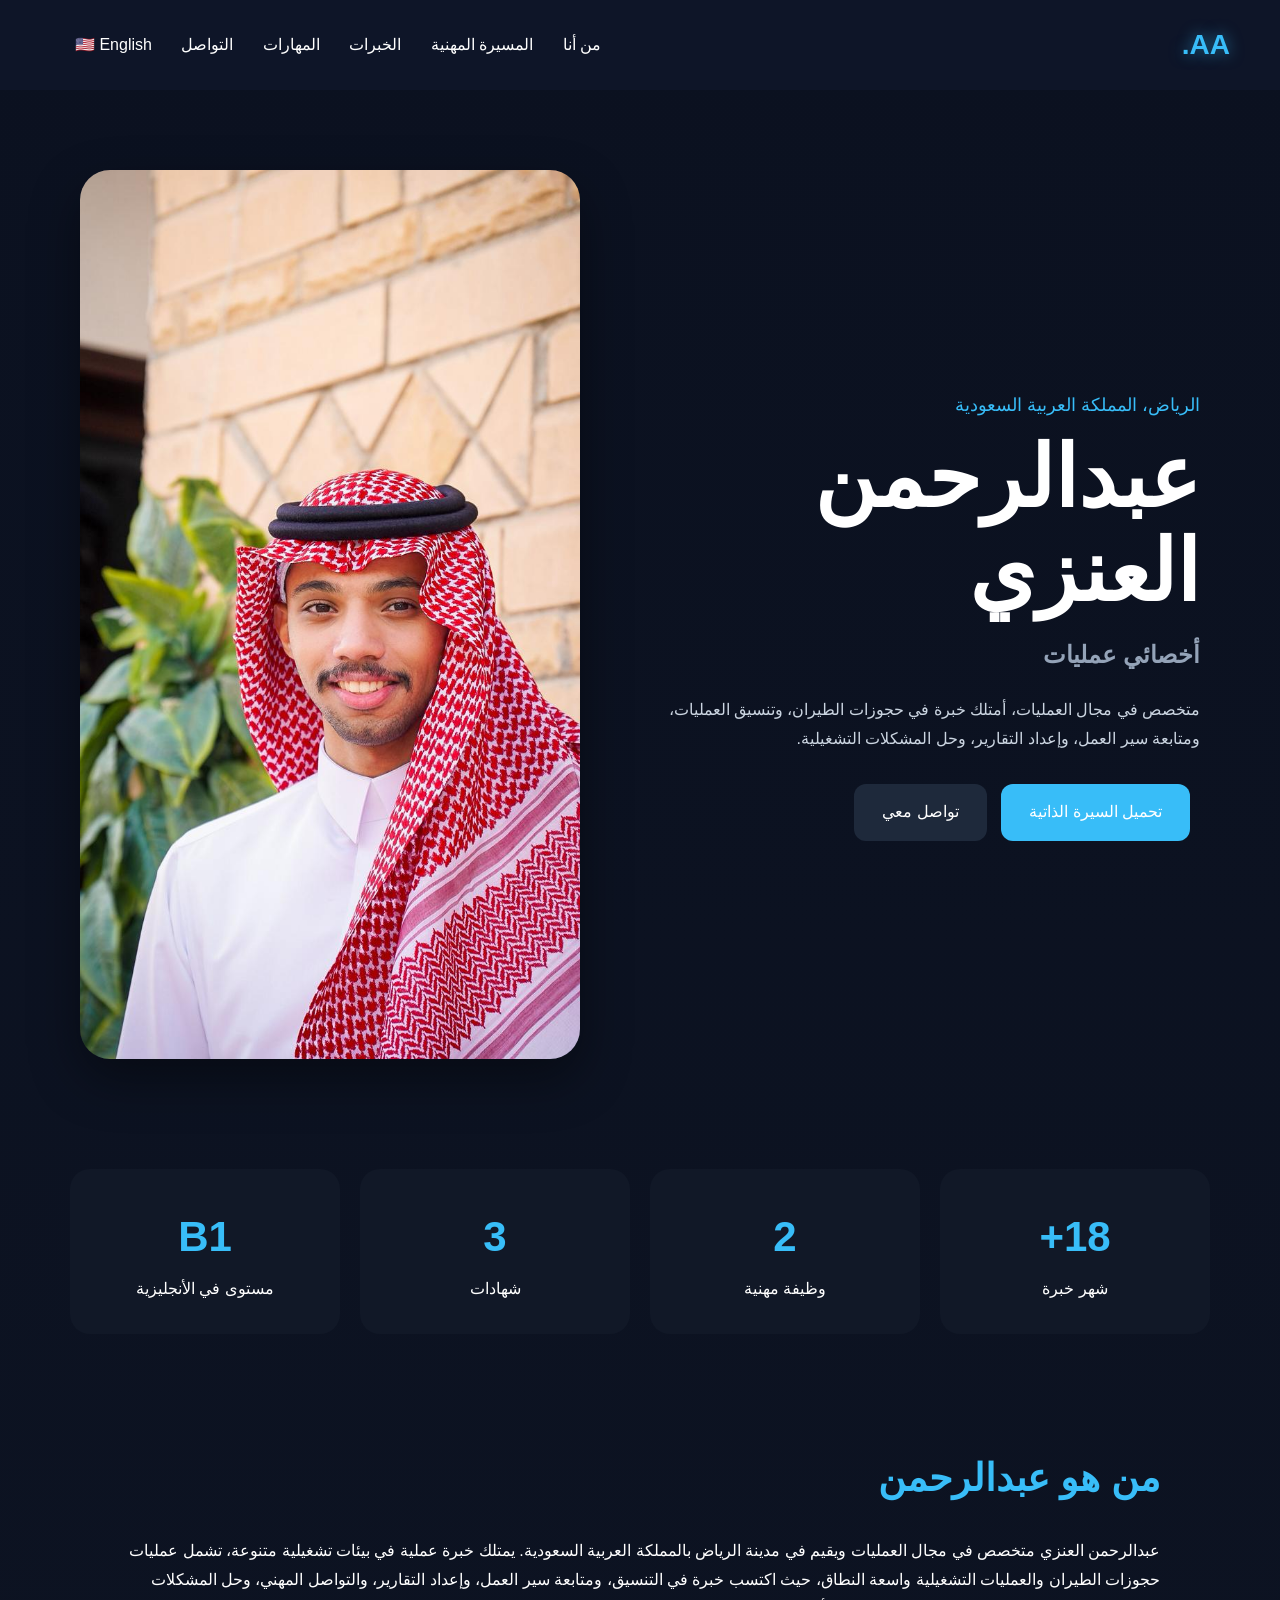
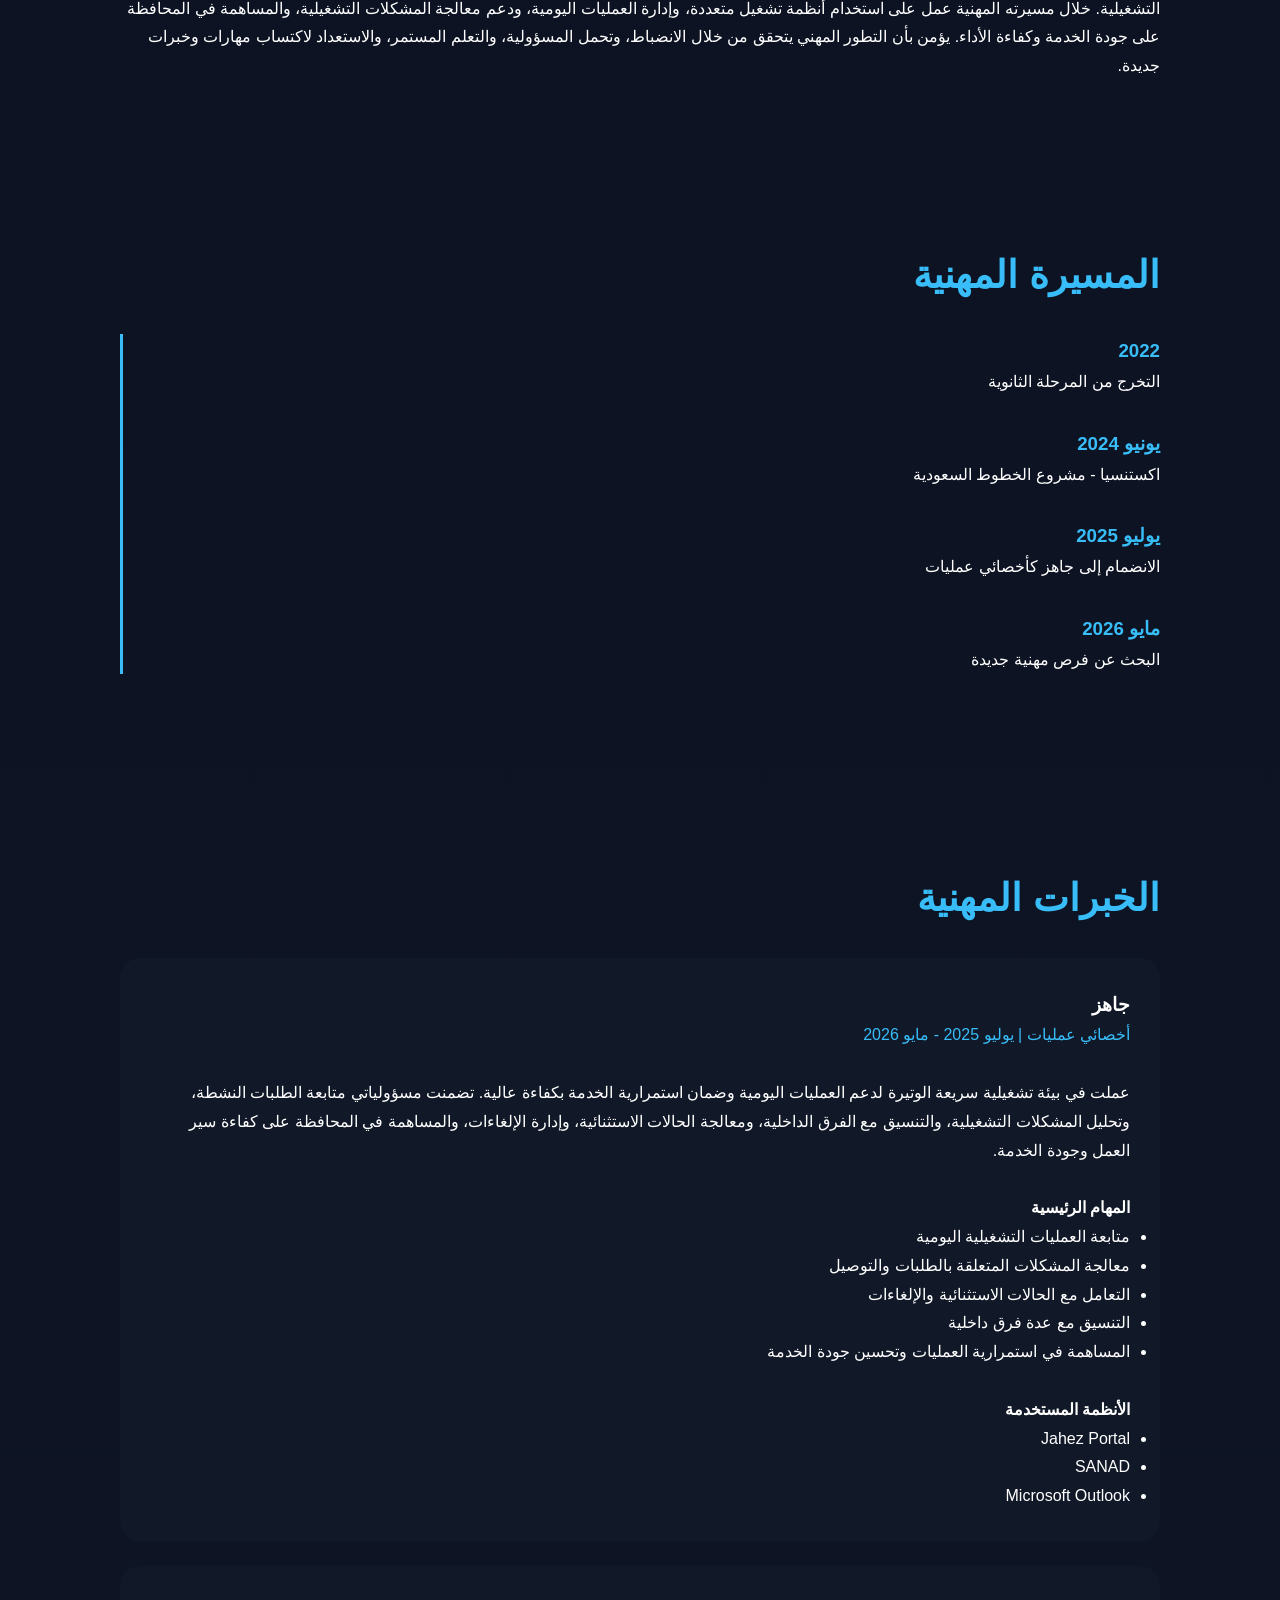
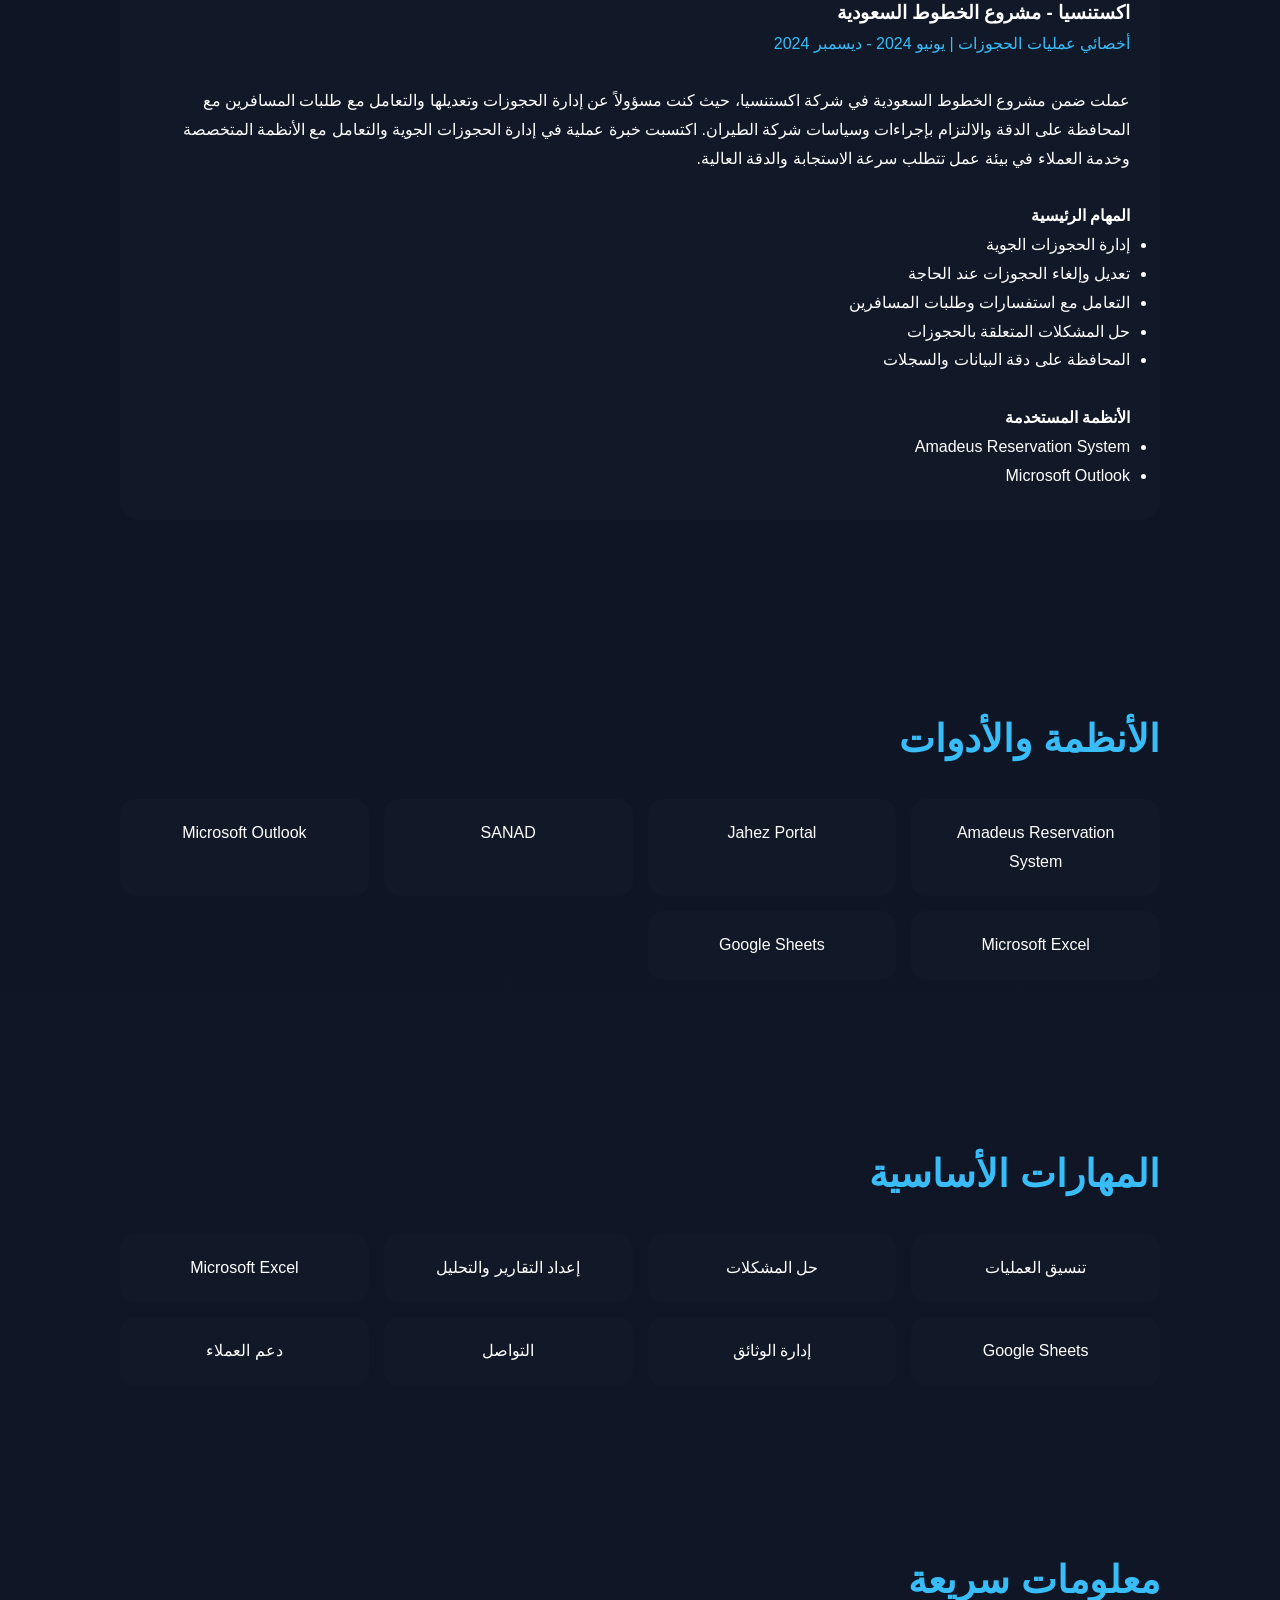
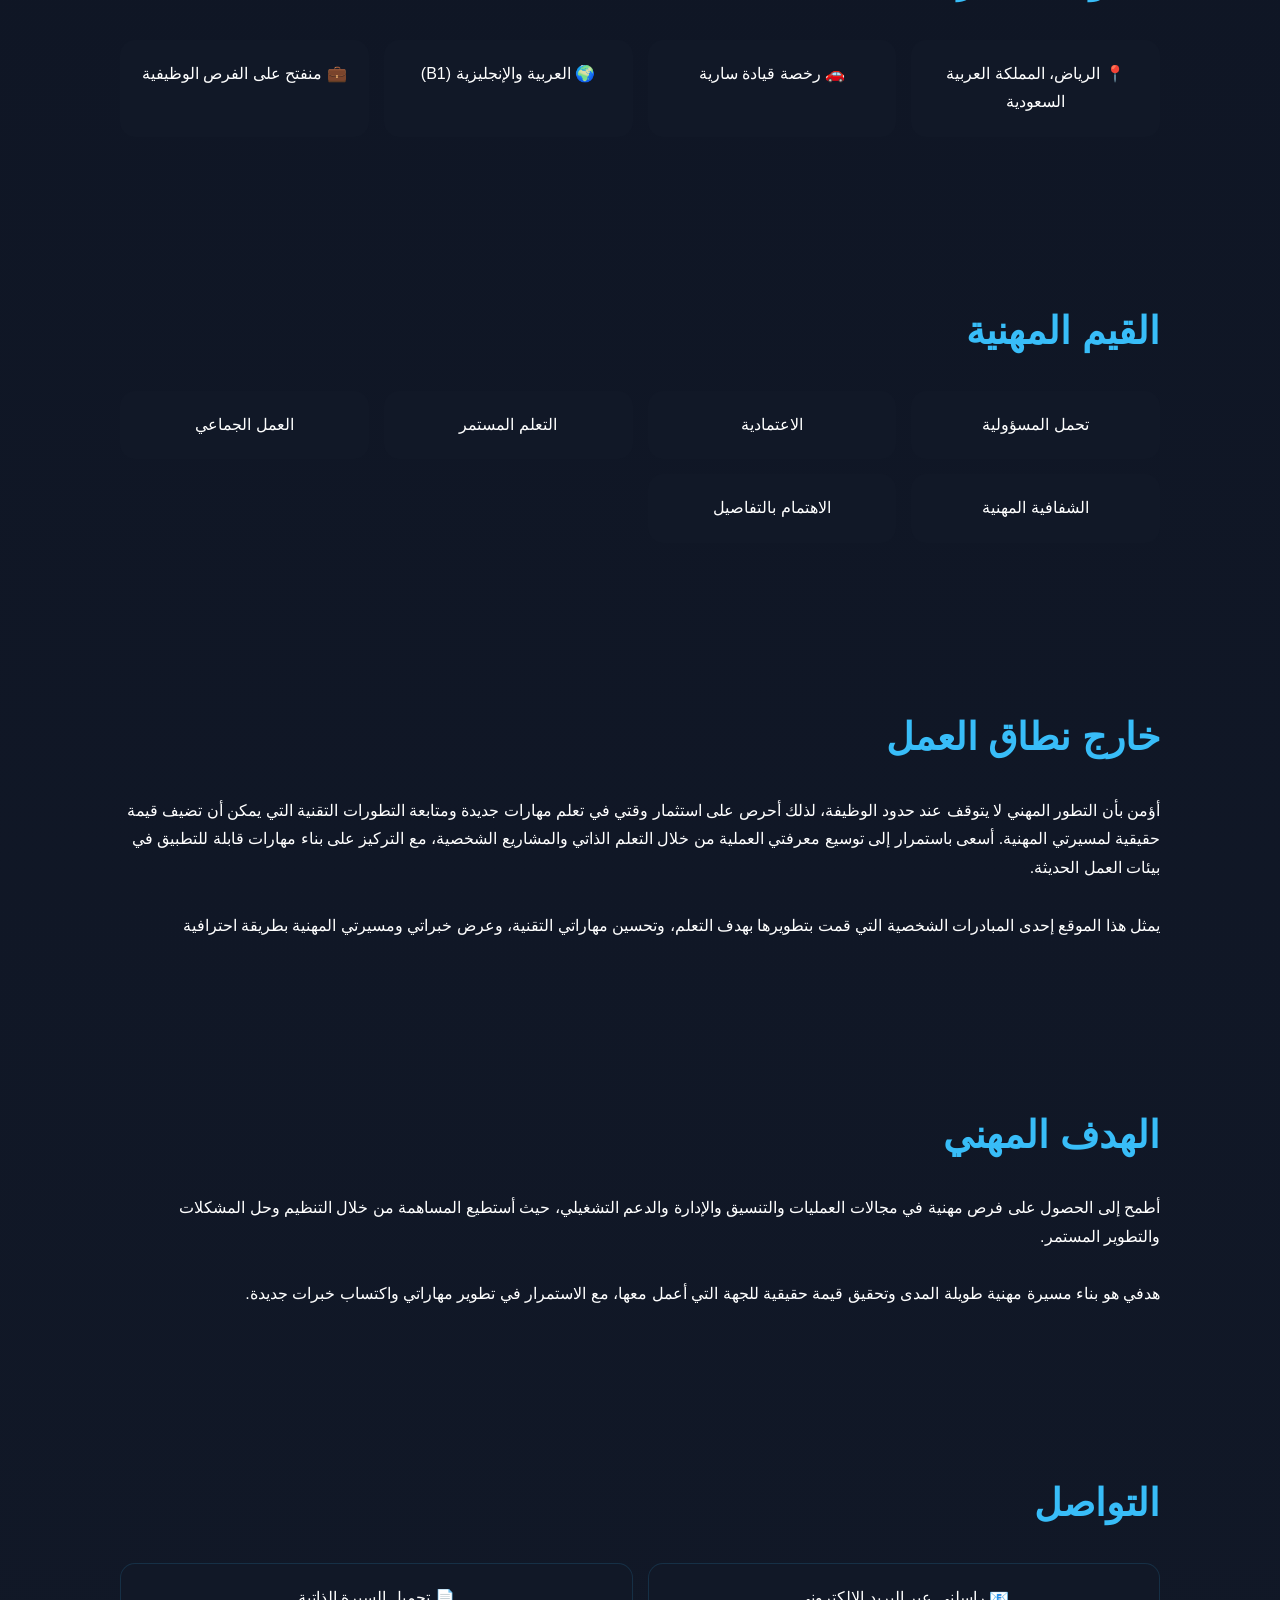
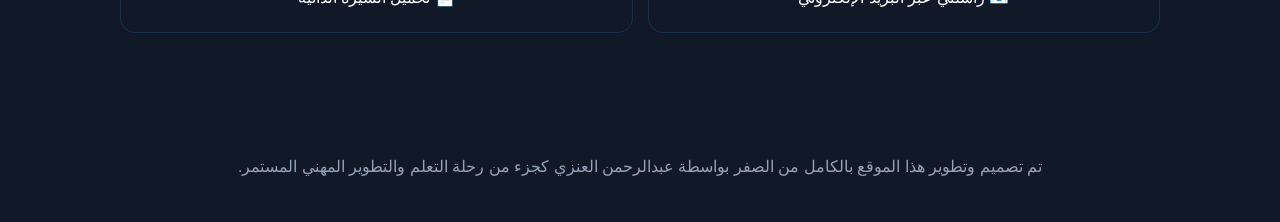
==== arabic.html @ 2370c760 "First portfolio upload" ====
<!DOCTYPE html>
<html lang="ar" dir="rtl">

<head>

    <meta charset="UTF-8">

    <meta name="viewport" content="width=device-width, initial-scale=1.0">

    <title>عبدالرحمن العنزي</title>

    <link rel="stylesheet" href="AA_style_v4.css">

</head>

<body>

    <nav class="navbar">

        <div class="logo">
            AA.
        </div>

        <div class="nav-links">

    <a href="#about">من أنا</a>

    <a href="#journey">المسيرة المهنية</a>

    <a href="#experience">الخبرات</a>

    <a href="#skills">المهارات</a>

    <a href="#contact">التواصل</a>

    <a href="AA_index_v4.html">🇺🇸 English</a>

</div>

    </nav>

    <section class="hero">

        <div class="hero-left">

            <p class="location">
                الرياض، المملكة العربية السعودية
            </p>

            <h1>
                عبدالرحمن العنزي
            </h1>

            <h2>
                أخصائي عمليات
            </h2>

            <p class="hero-description">

                متخصص في مجال العمليات، أمتلك خبرة في حجوزات الطيران، وتنسيق العمليات، ومتابعة سير العمل، وإعداد التقارير، وحل المشكلات التشغيلية.


            </p>

            <div class="hero-buttons">

                <a href="Abdulrahman_CV.pdf" class="btn">
                    تحميل السيرة الذاتية
                </a>

                <a href="mailto:Abdulrahmandf1155@gmail.com" class="btn btn-secondary">
                    تواصل معي
                </a>

            </div>

        </div>

        <div class="hero-right">

            <img src="myphoto.jpeg" alt="Abdulrahman">

        </div>

    </section>

    <section class="highlights">

        <div class="stat-card">
            <h3>18+</h3>
            <p>شهر خبرة</p>
        </div>

        <div class="stat-card">
            <h3>2</h3>
            <p>وظيفة مهنية</p>
        </div>

        <div class="stat-card">
            <h3>3</h3>
            <p>شهادات</p>
        </div>

        <div class="stat-card">
            <h3>B1</h3>
            <p>مستوى في الأنجليزية</p>
        </div>

    </section>

    <section id="about" class="content-section">

        <h2>من هو عبدالرحمن</h2>

        <p>

            <p>

عبدالرحمن العنزي متخصص في مجال العمليات ويقيم في مدينة الرياض بالمملكة العربية السعودية.

يمتلك خبرة عملية في بيئات تشغيلية متنوعة، تشمل عمليات حجوزات الطيران والعمليات التشغيلية واسعة النطاق، حيث اكتسب خبرة في التنسيق، ومتابعة سير العمل، وإعداد التقارير، والتواصل المهني، وحل المشكلات التشغيلية.

خلال مسيرته المهنية عمل على استخدام أنظمة تشغيل متعددة، وإدارة العمليات اليومية، ودعم معالجة المشكلات التشغيلية، والمساهمة في المحافظة على جودة الخدمة وكفاءة الأداء.

يؤمن بأن التطور المهني يتحقق من خلال الانضباط، وتحمل المسؤولية، والتعلم المستمر، والاستعداد لاكتساب مهارات وخبرات جديدة.
</p>


        </p>

    </section>

    <section id="journey" class="content-section">

        <h2>المسيرة المهنية</h2>

        <div class="timeline">

            <div class="timeline-item">
                <h3>2022</h3>
                <p>التخرج من المرحلة الثانوية</p>
            </div>

            <div class="timeline-item">
                <h3>يونيو 2024</h3>
                <p>اكستنسيا - مشروع الخطوط السعودية</p>
            </div>

            <div class="timeline-item">
                <h3>يوليو 2025</h3>
                <p>الانضمام إلى جاهز كأخصائي عمليات</p>
            </div>

            <div class="timeline-item">
                <h3>مايو 2026</h3>
                <p>البحث عن فرص مهنية جديدة</p>
            </div>

        </div>

    </section>

    <section id="experience" class="content-section">

        <h2>الخبرات المهنية</h2>

        <div class="experience-card">

            

    <h3>جاهز</h3>

    <span>
        أخصائي عمليات | يوليو 2025 - مايو 2026
    </span>

    <br><br>

    <p>

        عملت في بيئة تشغيلية سريعة الوتيرة لدعم العمليات اليومية وضمان استمرارية الخدمة بكفاءة عالية.

تضمنت مسؤولياتي متابعة الطلبات النشطة، وتحليل المشكلات التشغيلية، والتنسيق مع الفرق الداخلية، ومعالجة الحالات الاستثنائية، وإدارة الإلغاءات، والمساهمة في المحافظة على كفاءة سير العمل وجودة الخدمة.

    </p>

    <br>

    <h4>المهام الرئيسية</h4>

    <ul>

        <li>متابعة العمليات التشغيلية اليومية</li>

        <li>معالجة المشكلات المتعلقة بالطلبات والتوصيل</li>

        <li>التعامل مع الحالات الاستثنائية والإلغاءات</li>

        <li>التنسيق مع عدة فرق داخلية</li>

        <li>المساهمة في استمرارية العمليات وتحسين جودة الخدمة</li>

    </ul>

    <br>

    <h4>الأنظمة المستخدمة</h4>

    <ul>

        <li>Jahez Portal</li>

        <li>SANAD</li>

        <li>Microsoft Outlook</li>

    </ul>

</div>

        </div>

        <div class="experience-card">

            

    <h3>اكستنسيا - مشروع الخطوط السعودية</h3>

    <span>
        أخصائي عمليات الحجوزات | يونيو 2024 - ديسمبر 2024
    </span>

    <br><br>

    <p>

        عملت ضمن مشروع الخطوط السعودية في شركة اكستنسيا، حيث كنت مسؤولاً عن إدارة الحجوزات وتعديلها والتعامل مع طلبات المسافرين مع المحافظة على الدقة والالتزام بإجراءات وسياسات شركة الطيران.

اكتسبت خبرة عملية في إدارة الحجوزات الجوية والتعامل مع الأنظمة المتخصصة وخدمة العملاء في بيئة عمل تتطلب سرعة الاستجابة والدقة العالية.

    </p>

    <br>

    <h4>المهام الرئيسية</h4>

    <ul>

        <li>إدارة الحجوزات الجوية</li>

        <li>تعديل وإلغاء الحجوزات عند الحاجة</li>

        <li>التعامل مع استفسارات وطلبات المسافرين</li>

        <li>حل المشكلات المتعلقة بالحجوزات</li>

        <li>المحافظة على دقة البيانات والسجلات</li>

    </ul>

    <br>

    <h4>الأنظمة المستخدمة</h4>

    <ul>

        <li>Amadeus Reservation System</li>

        <li>Microsoft Outlook</li>

    </ul>

</div>

        </div>

    </section>
<section class="content-section">

    <h2>الأنظمة والأدوات</h2>

    <div class="skills-grid">

        <div>Amadeus Reservation System</div>

        <div>Jahez Portal</div>

        <div>SANAD</div>

        <div>Microsoft Outlook</div>

        <div>Microsoft Excel</div>

        <div>Google Sheets</div>

    </div>

</section>
    <section id="skills" class="content-section">

        <h2>المهارات الأساسية</h2>

        <div class="skills-grid">

            <div>تنسيق العمليات</div>

            <div>حل المشكلات</div>

            <div>إعداد التقارير والتحليل</div>

            <div>Microsoft Excel</div>

            <div>Google Sheets</div>

            <div>إدارة الوثائق</div>

            <div>التواصل</div>

            <div>دعم العملاء</div>

        </div>

    </section>

    <section class="content-section">

    <h2>معلومات سريعة</h2>

    <div class="skills-grid">

        <div>
            📍 الرياض، المملكة العربية السعودية
        </div>

        <div>
            🚗 رخصة قيادة سارية
        </div>

        <div>
            🌍 العربية والإنجليزية (B1)
        </div>

        <div>
            💼 منفتح على الفرص الوظيفية
        </div>

    </div>

</section>

<section class="content-section">

    <h2>القيم المهنية</h2>

    <div class="skills-grid">

        <div>
            تحمل المسؤولية
        </div>

        <div>
            الاعتمادية
        </div>

        <div>
            التعلم المستمر
        </div>

        <div>
            العمل الجماعي
        </div>

        <div>
            الشفافية المهنية
        </div>

        <div>
           الاهتمام بالتفاصيل
        </div>

    </div>

</section>

<section class="content-section">

    <h2>خارج نطاق العمل</h2>

    <p>
أؤمن بأن التطور المهني لا يتوقف عند حدود الوظيفة، لذلك أحرص على استثمار وقتي في تعلم مهارات جديدة ومتابعة التطورات التقنية التي يمكن أن تضيف قيمة حقيقية لمسيرتي المهنية.

أسعى باستمرار إلى توسيع معرفتي العملية من خلال التعلم الذاتي والمشاريع الشخصية، مع التركيز على بناء مهارات قابلة للتطبيق في بيئات العمل الحديثة.

  <p>

  <br>

  </p>
يمثل هذا الموقع إحدى المبادرات الشخصية التي قمت بتطويرها بهدف التعلم، وتحسين مهاراتي التقنية، وعرض خبراتي ومسيرتي المهنية بطريقة احترافية

    </p>
<section class="content-section">
</section>
    <h2>الهدف المهني</h2>

    <p>
أطمح إلى الحصول على فرص مهنية في مجالات العمليات والتنسيق والإدارة والدعم التشغيلي، حيث أستطيع المساهمة من خلال التنظيم وحل المشكلات والتطوير المستمر.
    </p>

    <br>

    <p>

هدفي هو بناء مسيرة مهنية طويلة المدى وتحقيق قيمة حقيقية للجهة التي أعمل معها، مع الاستمرار في تطوير مهاراتي واكتساب خبرات جديدة.
    </p>

</section>
</section><section id="contact" class="content-section">

    <h2>التواصل</h2>

    <div class="skills-grid">

        <a href="mailto:Abdulrahmandf1155@gmail.com" class="contact-btn">
            📧 راسلني عبر البريد الإلكتروني
        </a>

        <a href="Abdulrahman_CV.pdf" download class="contact-btn">
            📄 تحميل السيرة الذاتية
        </a>

    </div>

</section>

</section>

    <footer>

        تم تصميم وتطوير هذا الموقع بالكامل من الصفر بواسطة عبدالرحمن العنزي كجزء من رحلة التعلم والتطوير المهني المستمر.

    </footer>

</body>

</html>
---- AA_style_v4.css ----
*{
    margin:0;
    padding:0;
    box-sizing:border-box;
}

html{
    scroll-behavior:smooth;
}

body{
    font-family:Segoe UI,sans-serif;
    background:#0b1120;
    color:white;
    line-height:1.8;
}

.navbar{
    position:sticky;
    top:0;
    z-index:1000;

    display:flex;
    justify-content:space-between;
    align-items:center;

    padding:20px 50px;

    background:rgba(15,23,42,0.9);

    backdrop-filter:blur(15px);
}

.logo{
    font-size:28px;
    font-weight:bold;
    color:#38bdf8;
}

.nav-links a{
    color:white;
    text-decoration:none;
    margin-left:25px;
    transition:.3s;
}

.nav-links a:hover{
    color:#38bdf8;
}

.hero{
    min-height:90vh;

    display:grid;
    grid-template-columns:1.2fr 1fr;

    align-items:center;

    gap:60px;

    padding:80px;
}

.location{
    color:#38bdf8;
    font-size:18px;
    margin-bottom:10px;
}

.hero h1{
    font-size:85px;
    line-height:1.1;
}

.hero h2{
    color:#94a3b8;
    margin-top:15px;
    margin-bottom:20px;
}

.hero-description{
    max-width:650px;
    color:#cbd5e1;
}

.hero-right{
    display:flex;
    justify-content:center;
}

.hero-right img{
    width:500px;

    border-radius:30px;

    transition:.4s;

    box-shadow:
    0 20px 50px rgba(0,0,0,.4);
}

.hero-right img:hover{
    transform:translateY(-10px);
}

.hero-buttons{
    margin-top:30px;
}

.btn{
    display:inline-block;

    padding:14px 28px;

    border-radius:12px;

    text-decoration:none;

    background:#38bdf8;

    color:white;

    margin-right:10px;

    transition:.3s;
}

.btn:hover{
    transform:translateY(-4px);
}

.btn-secondary{
    background:#1e293b;
}

.highlights{
    display:grid;

    grid-template-columns:repeat(4,1fr);

    gap:20px;

    max-width:1200px;

    margin:auto;

    padding:30px;
}

.stat-card{
    background:#111827;

    padding:30px;

    border-radius:20px;

    text-align:center;

    transition:.3s;
}

.stat-card:hover{
    transform:translateY(-8px);
}

.stat-card h3{
    color:#38bdf8;
    font-size:42px;
}

.content-section{
    max-width:1100px;

    margin:auto;

    padding:80px 30px;
}

.content-section h2{
    color:#38bdf8;

    margin-bottom:25px;

    font-size:38px;
}

.timeline{
    border-left:3px solid #38bdf8;

    padding-left:25px;
}

.timeline-item{
    margin-bottom:30px;
}

.timeline-item h3{
    color:#38bdf8;
}

.experience-card{
    background:#111827;

    padding:30px;

    border-radius:20px;

    margin-bottom:25px;

    transition:.3s;
}

.experience-card:hover{
    transform:translateY(-8px);
}

.experience-card span{
    color:#38bdf8;
}

.skills-grid{
    display:grid;

    grid-template-columns:repeat(auto-fit,minmax(220px,1fr));

    gap:15px;
}

.skills-grid div{
    background:#111827;

    padding:20px;

    border-radius:15px;

    text-align:center;

    transition:.3s;
}

.skills-grid div:hover{
    transform:translateY(-5px);
}

footer{
    text-align:center;

    padding:40px;

    color:#94a3b8;
}

@media(max-width:900px){

.hero{
    grid-template-columns:1fr;

    text-align:center;
}

.hero h1{
    font-size:50px;
}

.hero-right img{
    width:280px;
}

.highlights{
    grid-template-columns:1fr 1fr;
}

}
.tagline{

    margin-top:15px;

    color:#38bdf8;

    font-size:20px;

    font-weight:600;

}
.fade-up{

    opacity:0;

    transform:translateY(40px);

    animation:fadeUp 1s ease forwards;

}

@keyframes fadeUp{

    from{

        opacity:0;
        transform:translateY(40px);

    }

    to{

        opacity:1;
        transform:translateY(0);

    }

}

.hero{
    animation:fadeUp 1s ease;
}

.content-section{
    animation:fadeUp 1s ease;
}

.experience-card{
    animation:fadeUp 1s ease;
}

.stat-card{
    animation:fadeUp 1s ease;
}
body{background:
linear-gradient(
180deg,
#0b1120,
#111827
);
.logo{

    text-shadow:
    0 0 15px rgba(56,189,248,.6);

}
.email-link{

    color:#38bdf8;

    text-decoration:none;

    font-size:22px;

    font-weight:600;

    transition:.3s;

}

.email-link:hover{

    color:white;

    text-shadow:
    0 0 15px rgba(56,189,248,.8);

}
.contact-btn{

    background:#111827;

    padding:20px;

    border-radius:15px;

    text-decoration:none;

    color:white;

    text-align:center;

    border:1px solid rgba(56,189,248,.15);

    transition:.3s;

    display:block;

}

.contact-btn:hover{

    transform:translateY(-5px);

    border-color:#38bdf8;

    color:#38bdf8;

}
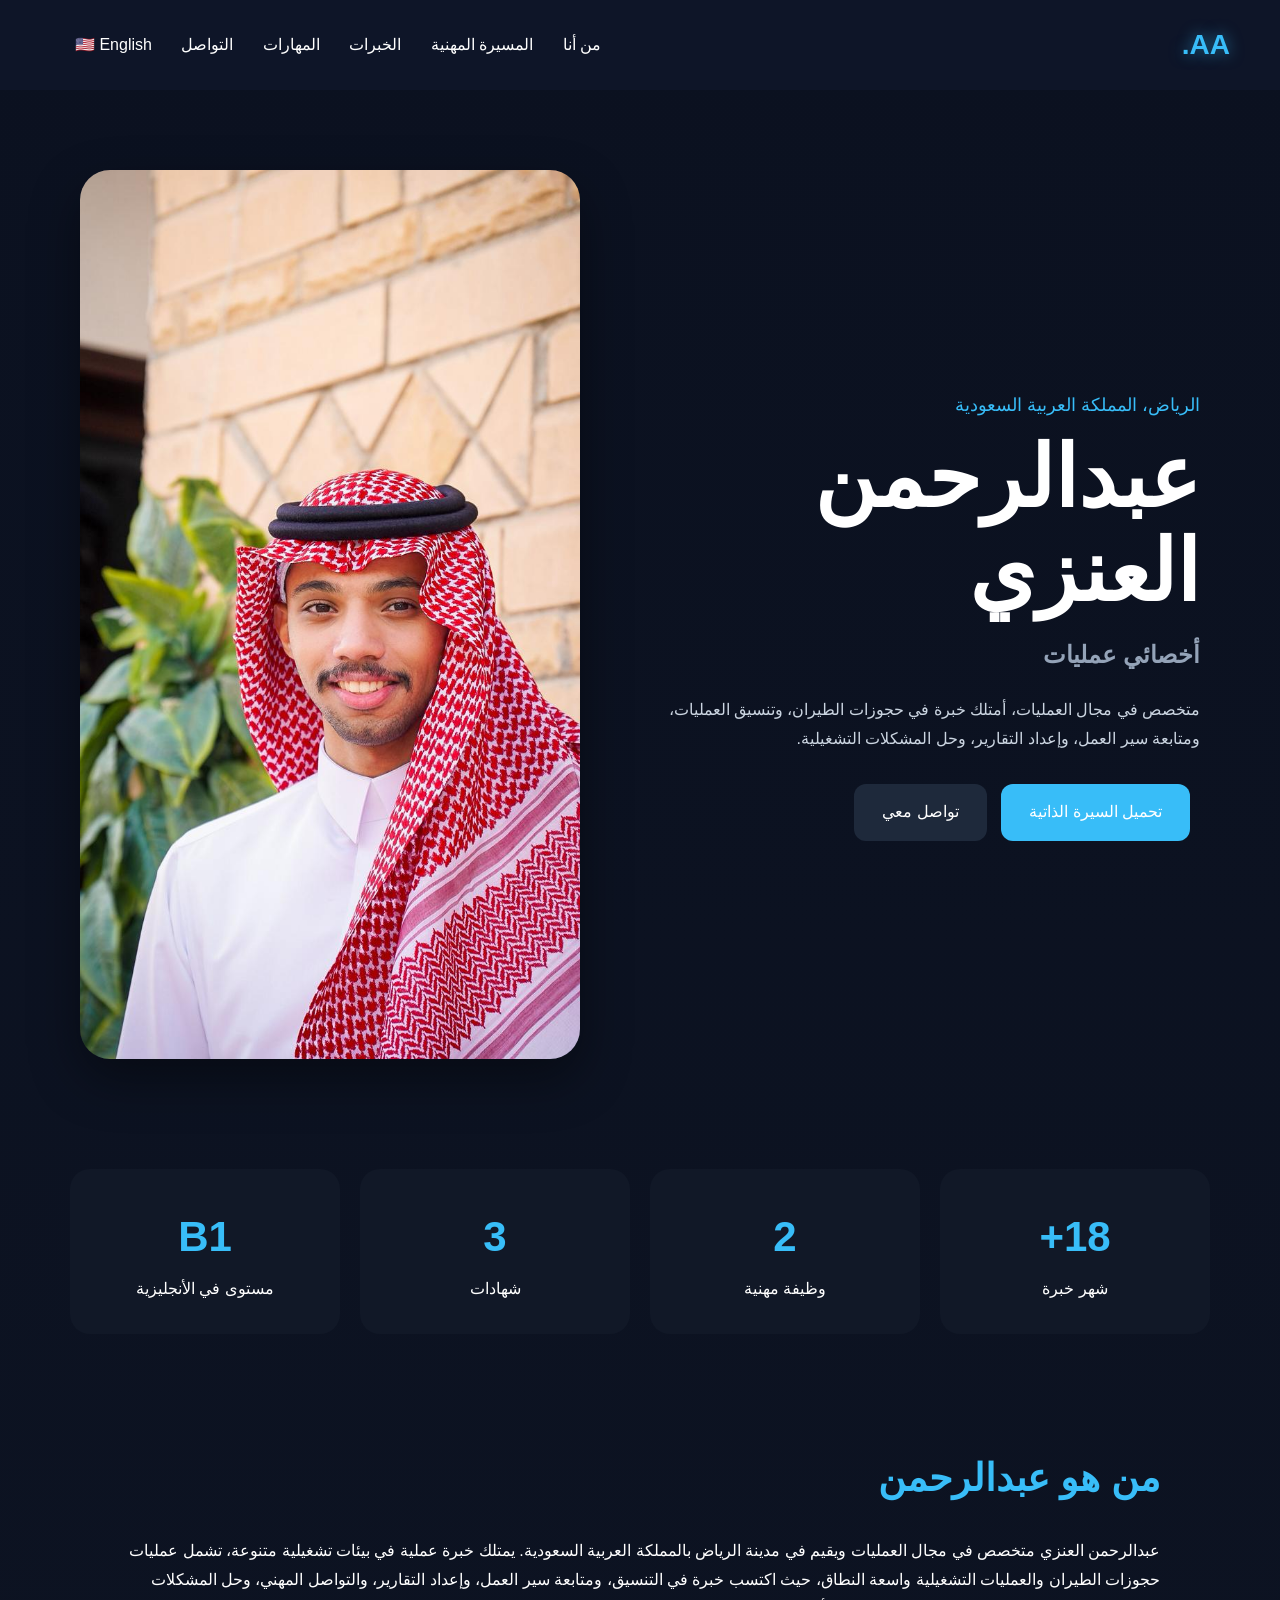
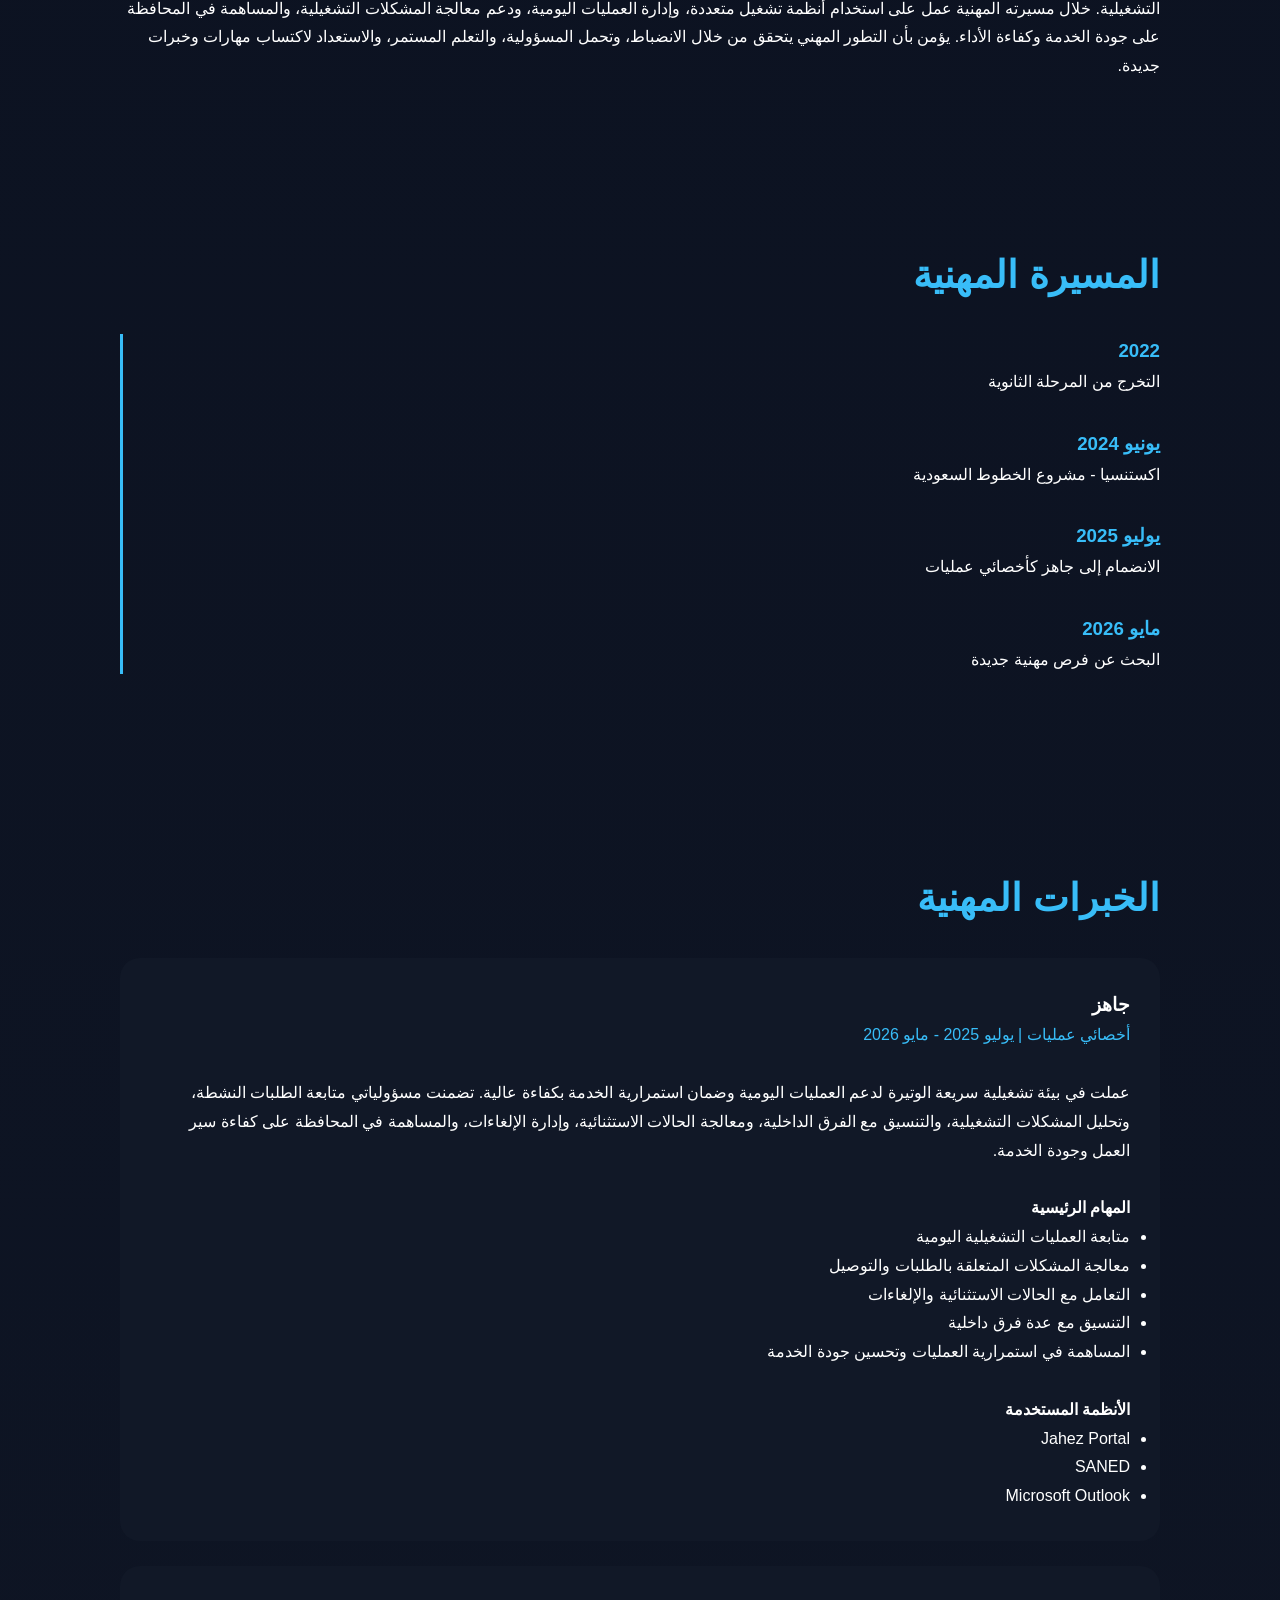
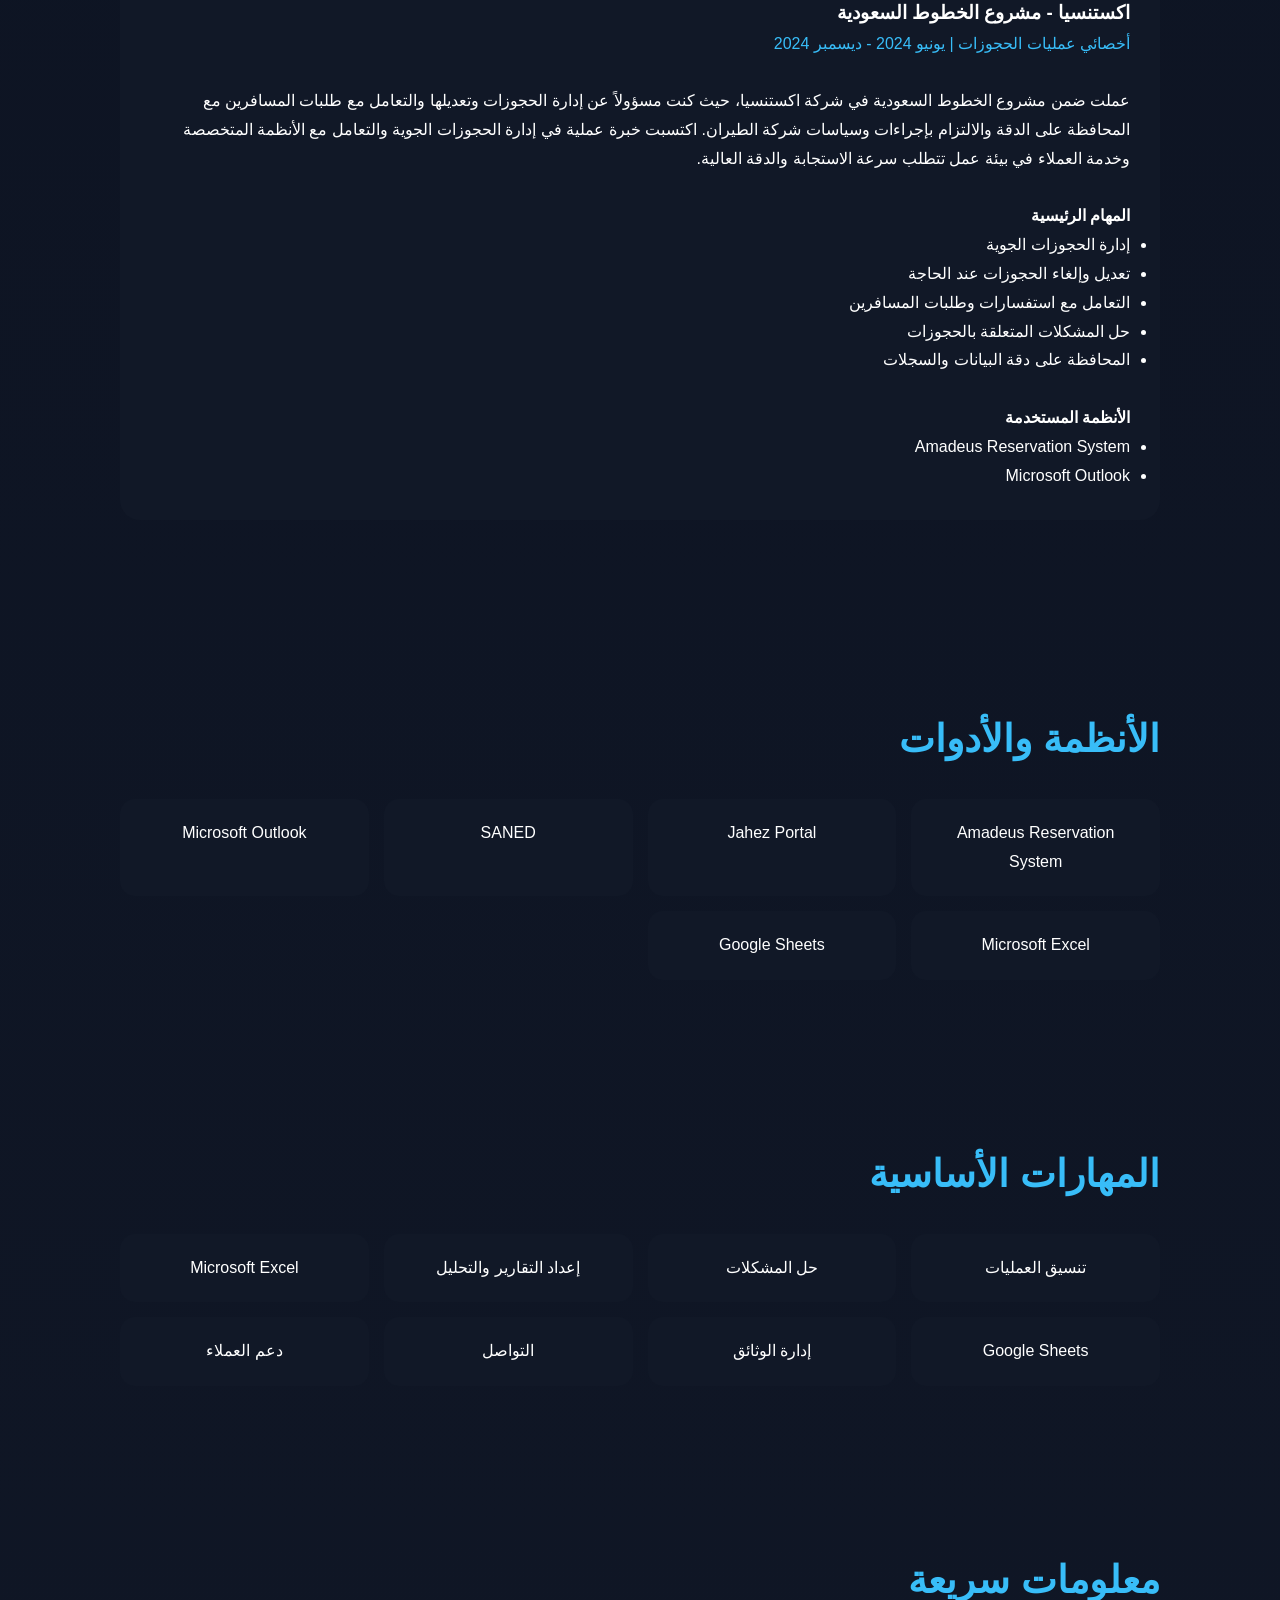
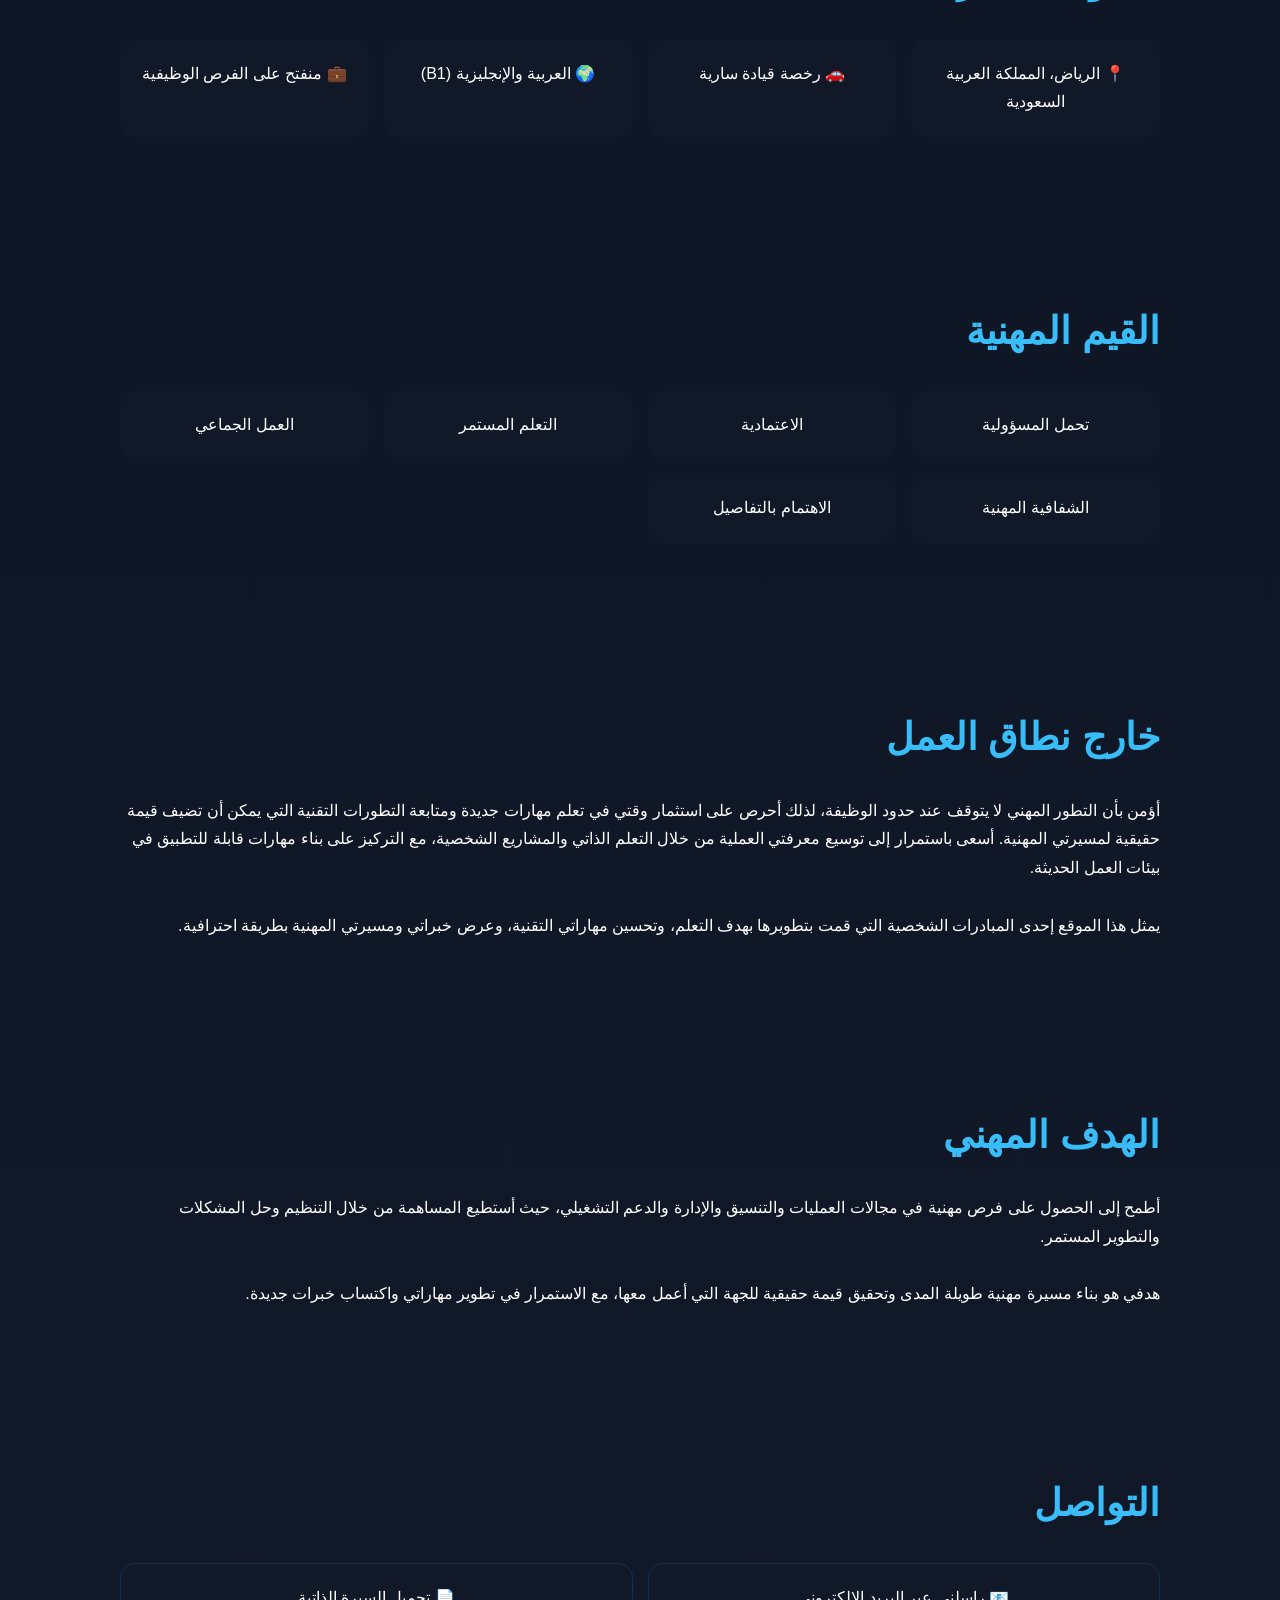
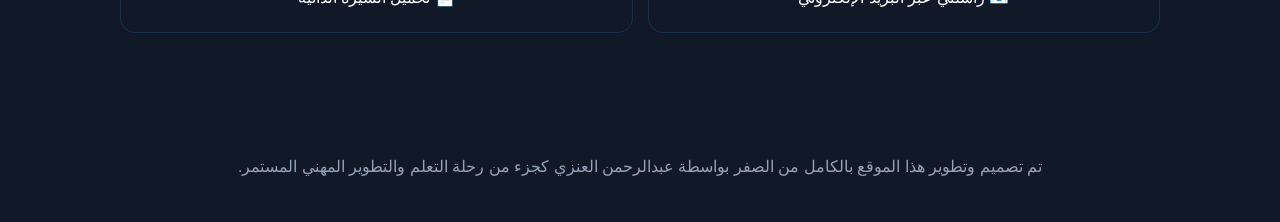
==== commit 4f43a9ce: "Update arabic.html" ====
--- a/arabic.html
+++ b/arabic.html
@@ -10,7 +10,8 @@
     <title>عبدالرحمن العنزي</title>
 
     <link rel="stylesheet" href="AA_style_v4.css">
-
+    
+<script src="https://cdn.counter.dev/script.js" data-id="e667f343-c43a-4a04-bcc8-29028c6f5f17" data-utcoffset="3"></script>
 </head>
 
 <body>
@@ -33,7 +34,7 @@
 
     <a href="#contact">التواصل</a>
 
-    <a href="AA_index_v4.html">🇺🇸 English</a>
+    <a href="index.html">🇺🇸 English</a>
 
 </div>
 
@@ -210,7 +211,7 @@
 
         <li>Jahez Portal</li>
 
-        <li>SANAD</li>
+        <li>SANED</li>
 
         <li>Microsoft Outlook</li>
 
@@ -285,7 +286,7 @@
 
         <div>Jahez Portal</div>
 
-        <div>SANAD</div>
+        <div>SANED</div>
 
         <div>Microsoft Outlook</div>
 
@@ -396,7 +397,7 @@
   <br>
 
   </p>
-يمثل هذا الموقع إحدى المبادرات الشخصية التي قمت بتطويرها بهدف التعلم، وتحسين مهاراتي التقنية، وعرض خبراتي ومسيرتي المهنية بطريقة احترافية
+يمثل هذا الموقع إحدى المبادرات الشخصية التي قمت بتطويرها بهدف التعلم، وتحسين مهاراتي التقنية، وعرض خبراتي ومسيرتي المهنية بطريقة احترافية.
 
     </p>
 <section class="content-section">
@@ -443,4 +444,4 @@
 
 </body>
 
-</html>+</html>
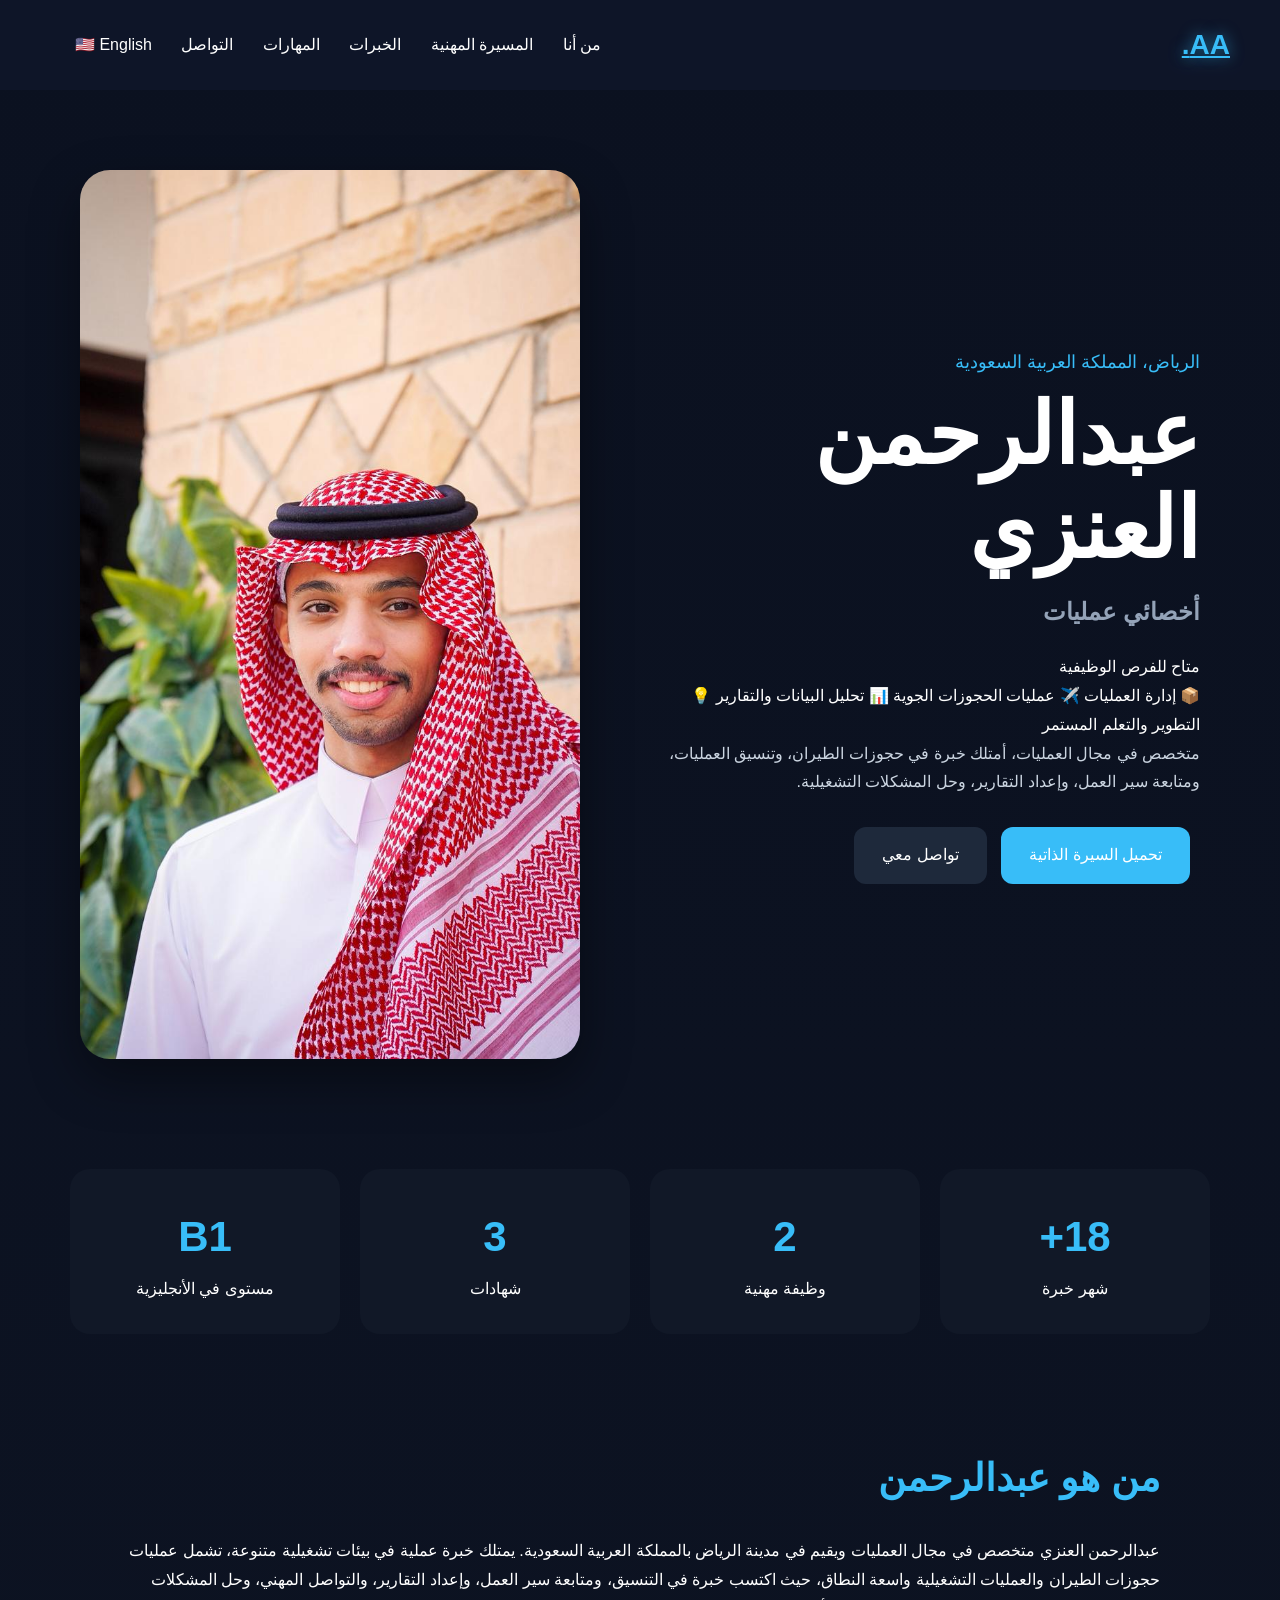
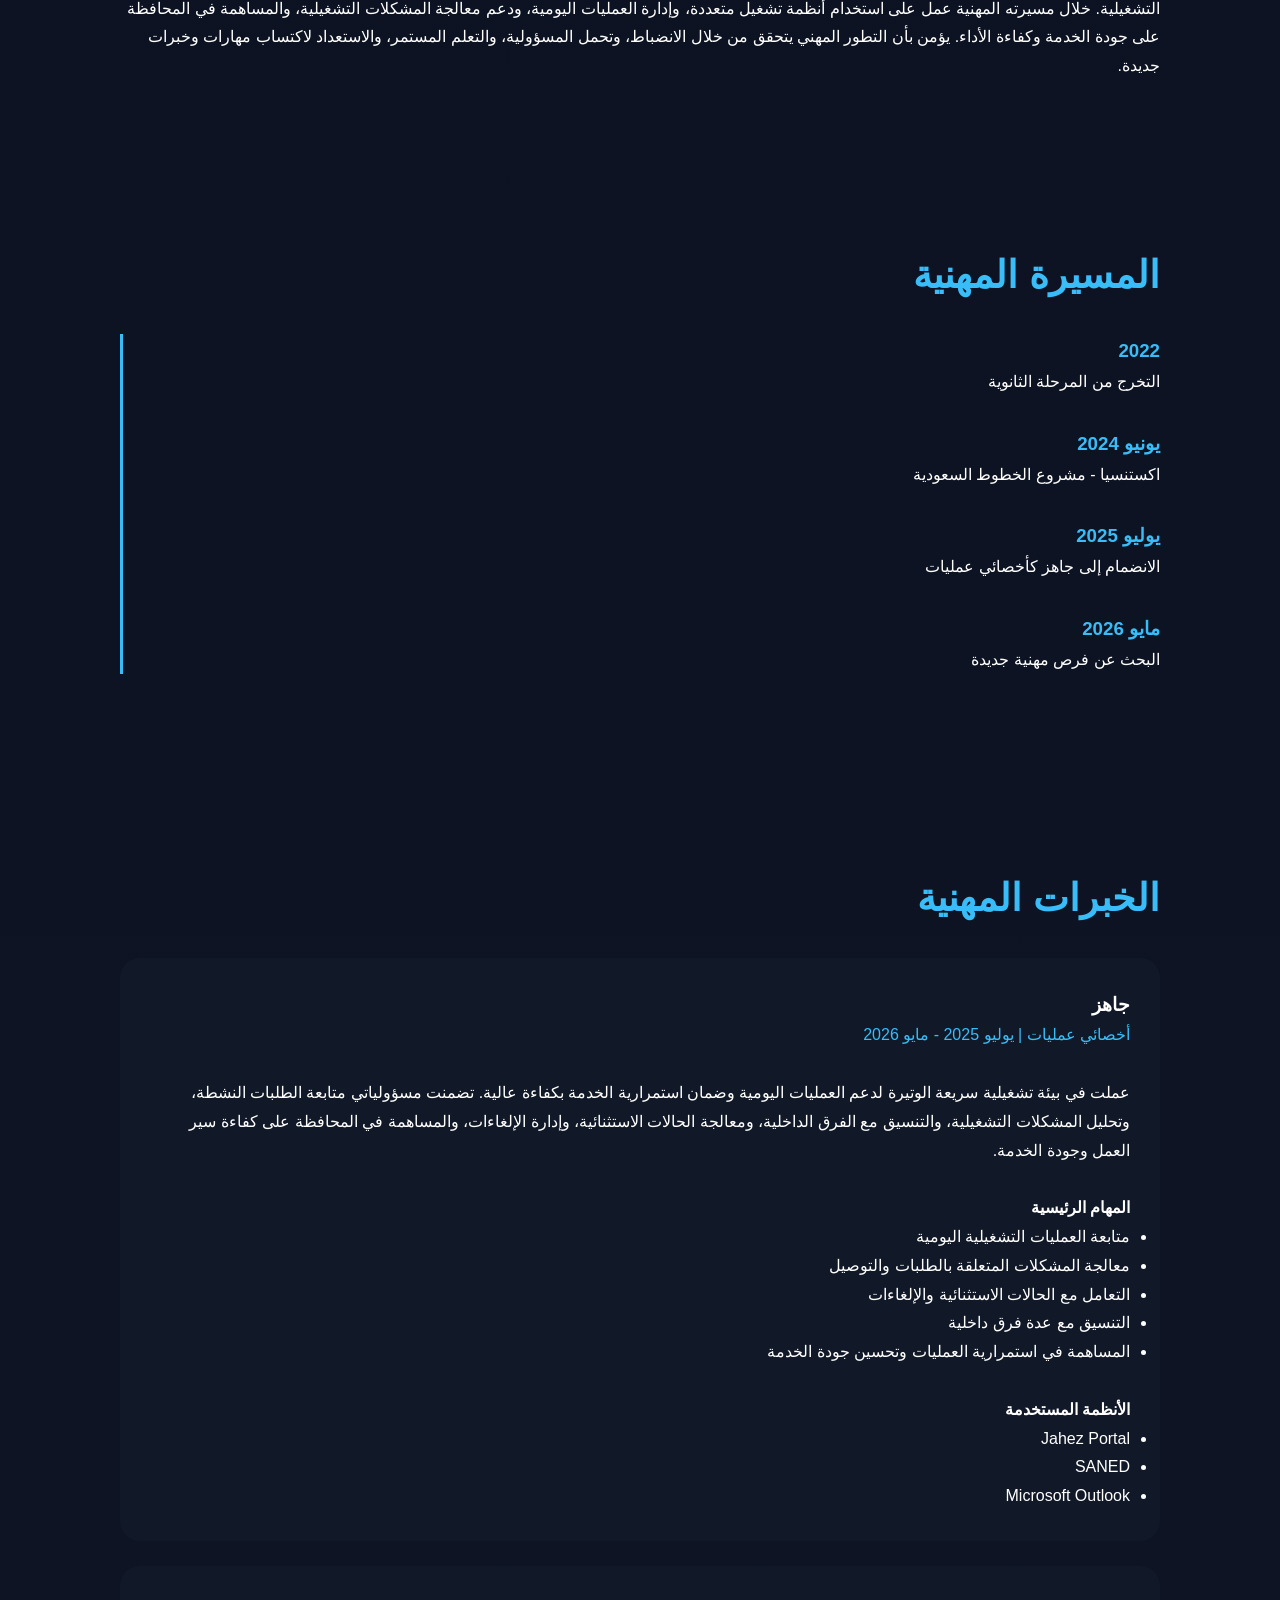
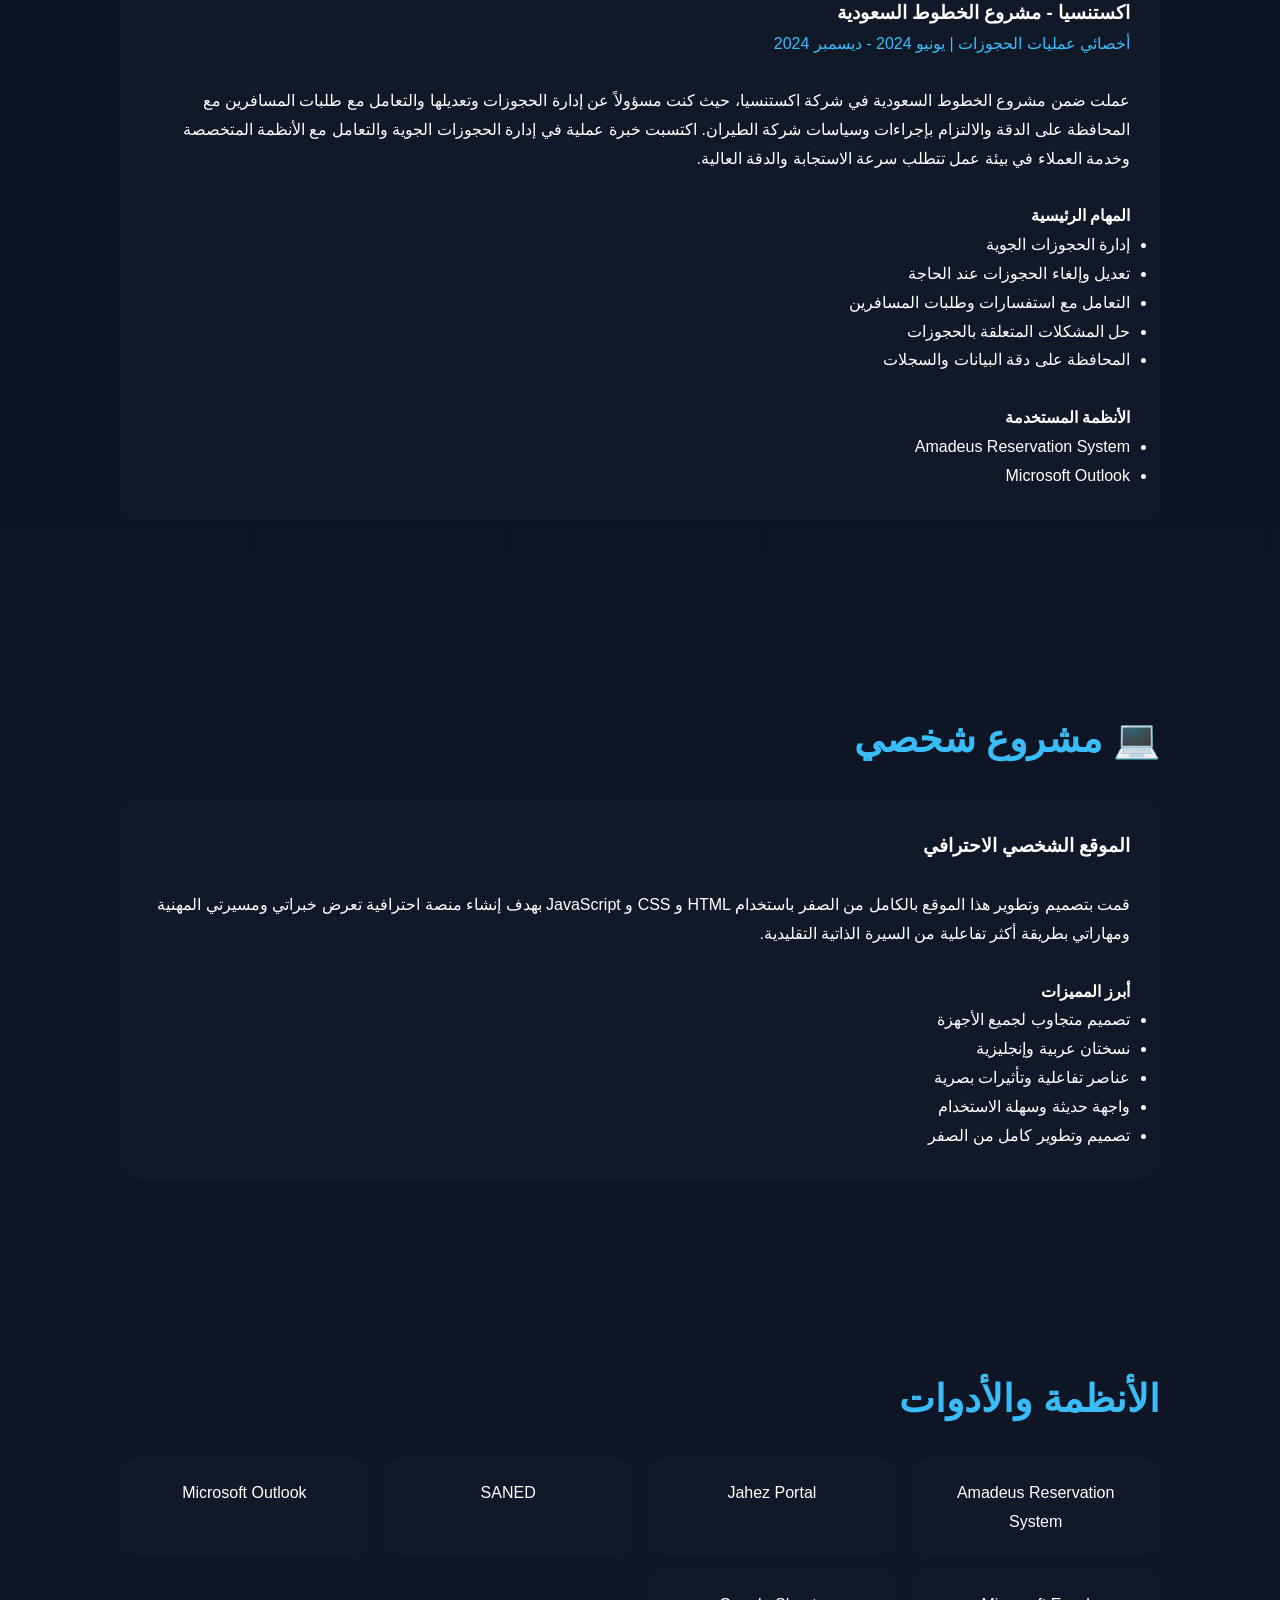
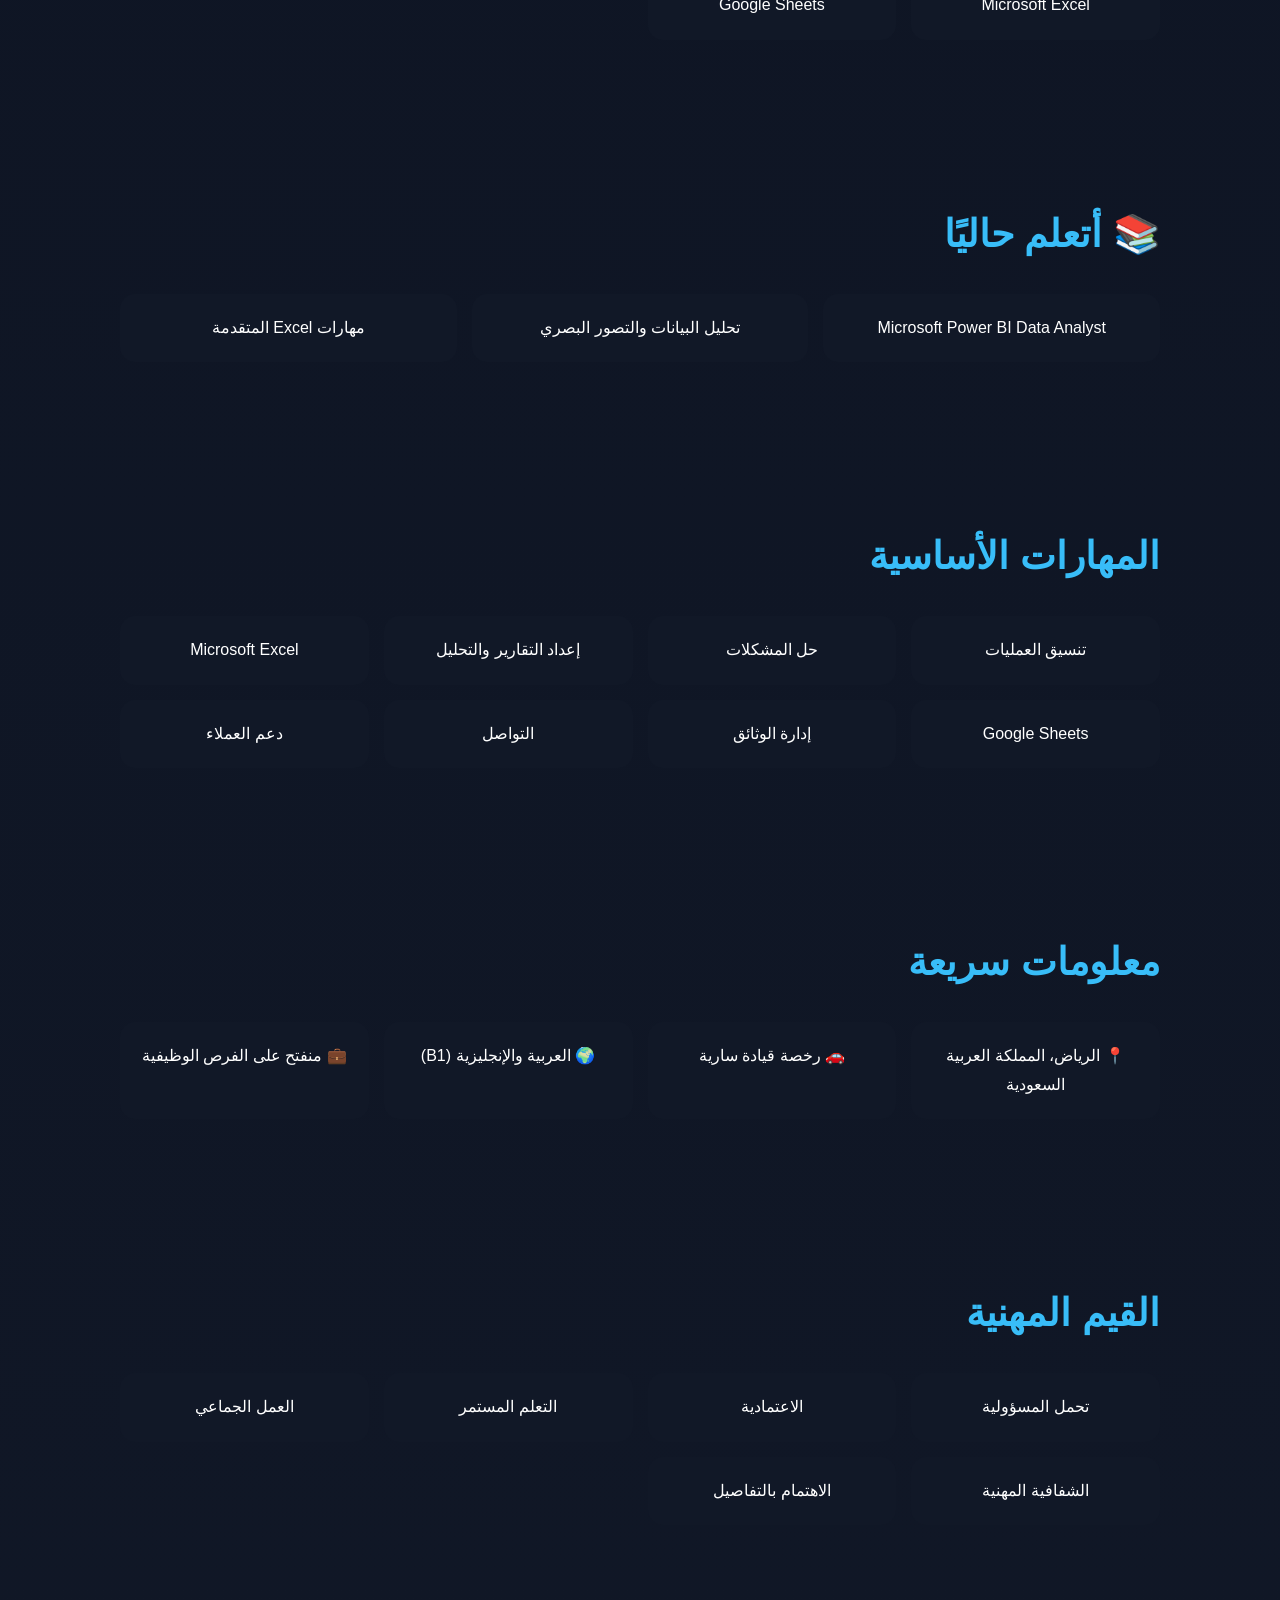
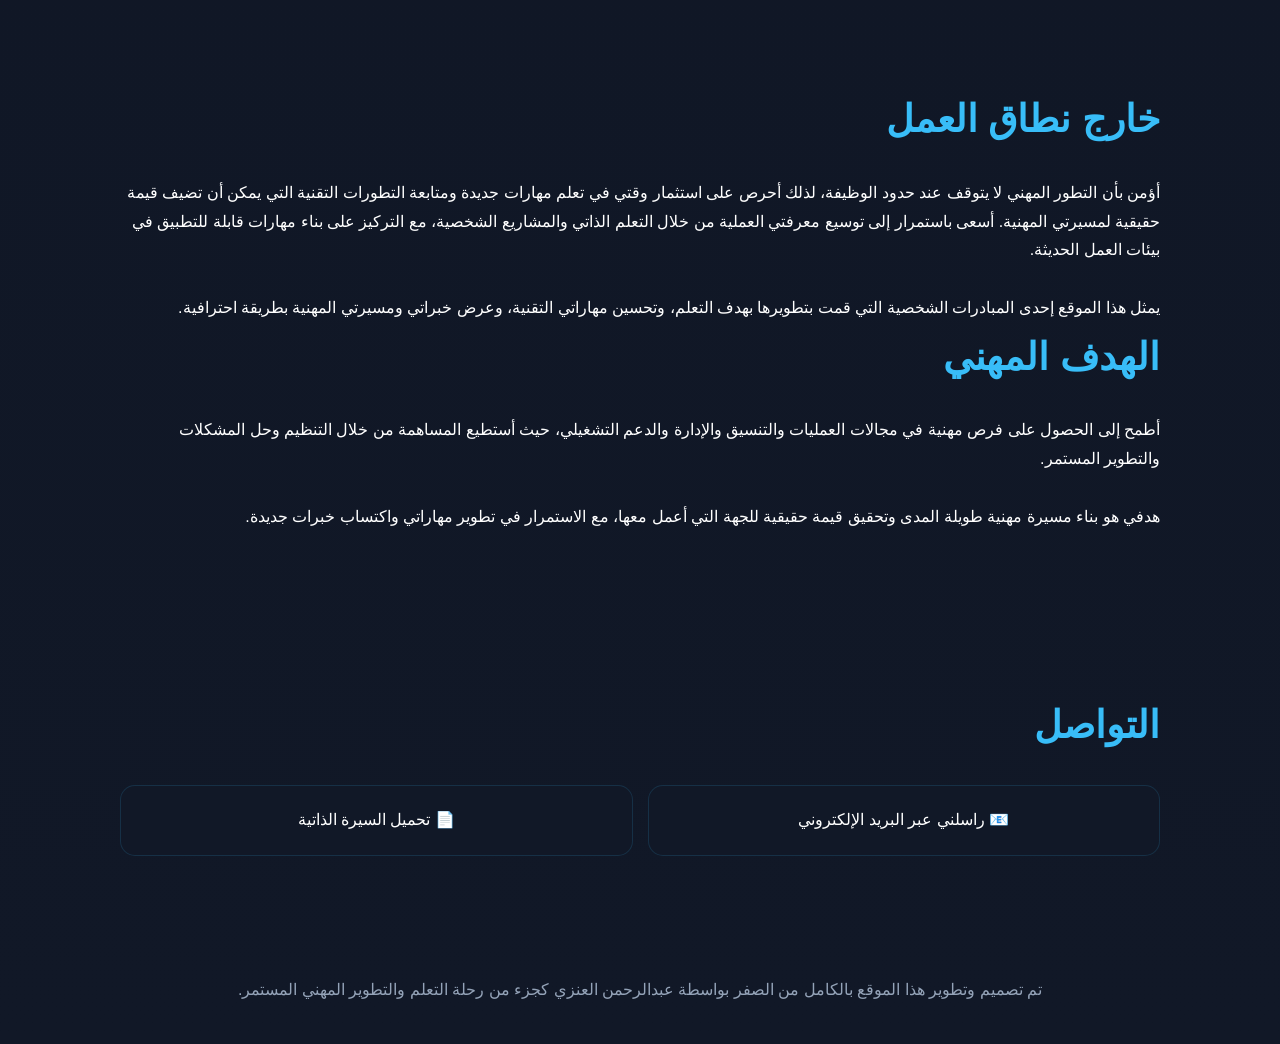
==== commit 2941befb: "Update arabic.html" ====
--- a/arabic.html
+++ b/arabic.html
@@ -9,18 +9,25 @@
 
     <title>عبدالرحمن العنزي</title>
 
+    <link rel="icon" type="image/png" href="favicon.png">
+
     <link rel="stylesheet" href="AA_style_v4.css">
-    
+
 <script src="https://cdn.counter.dev/script.js" data-id="e667f343-c43a-4a04-bcc8-29028c6f5f17" data-utcoffset="3"></script>
+
 </head>
 
 <body>
 
+<div id="top"></div>
+
+<div id="progress-bar"></div>
+
     <nav class="navbar">
 
-        <div class="logo">
-            AA.
-        </div>
+        <a href="#top" class="logo">
+    AA.
+</a>
 
         <div class="nav-links">
 
@@ -55,7 +62,21 @@
             <h2>
                 أخصائي عمليات
             </h2>
-
+            <div class="status-badge">
+
+ متاح للفرص الوظيفية
+
+</div>
+<div class="badges">
+
+<span>📦 إدارة العمليات</span>
+
+<span>✈️ عمليات الحجوزات الجوية</span>
+
+<span>📊 تحليل البيانات والتقارير</span>
+
+<span>💡 التطوير والتعلم المستمر</span>
+</div>
             <p class="hero-description">
 
                 متخصص في مجال العمليات، أمتلك خبرة في حجوزات الطيران، وتنسيق العمليات، ومتابعة سير العمل، وإعداد التقارير، وحل المشكلات التشغيلية.
@@ -88,18 +109,17 @@
     <section class="highlights">
 
         <div class="stat-card">
-            <h3>18+</h3>
+<h3 class="counter" data-target="18">0</h3>
             <p>شهر خبرة</p>
         </div>
 
         <div class="stat-card">
-            <h3>2</h3>
+<h3 class="counter" data-target="2">0</h3>
             <p>وظيفة مهنية</p>
         </div>
 
         <div class="stat-card">
-            <h3>3</h3>
-            <p>شهادات</p>
+<h3 class="counter" data-target="3">0</h3>            <p>شهادات</p>
         </div>
 
         <div class="stat-card">
@@ -109,11 +129,11 @@
 
     </section>
 
-    <section id="about" class="content-section">
+<section id="about" class="content-section hidden">
 
         <h2>من هو عبدالرحمن</h2>
 
-        <p>
+        
 
             <p>
 
@@ -131,7 +151,8 @@
 
     </section>
 
-    <section id="journey" class="content-section">
+    <section id="journey" class="content-section hidden">
+
 
         <h2>المسيرة المهنية</h2>
 
@@ -161,7 +182,7 @@
 
     </section>
 
-    <section id="experience" class="content-section">
+    <section id="experience" class="content-section hidden">
 
         <h2>الخبرات المهنية</h2>
 
@@ -276,6 +297,45 @@
         </div>
 
     </section>
+
+    <section class="content-section hidden">
+
+    <h2>💻 مشروع شخصي</h2>
+
+    <div class="experience-card">
+
+        <h3>الموقع الشخصي الاحترافي</h3>
+
+        <br>
+
+        <p>
+
+            قمت بتصميم وتطوير هذا الموقع بالكامل من الصفر باستخدام HTML و CSS و JavaScript بهدف إنشاء منصة احترافية تعرض خبراتي ومسيرتي المهنية ومهاراتي بطريقة أكثر تفاعلية من السيرة الذاتية التقليدية.
+
+        </p>
+
+        <br>
+
+        <h4>أبرز المميزات</h4>
+
+        <ul>
+
+            <li>تصميم متجاوب لجميع الأجهزة</li>
+
+            <li>نسختان عربية وإنجليزية</li>
+
+            <li>عناصر تفاعلية وتأثيرات بصرية</li>
+
+            <li>واجهة حديثة وسهلة الاستخدام</li>
+
+            <li>تصميم وتطوير كامل من الصفر</li>
+
+        </ul>
+
+    </div>
+
+</section>
+
 <section class="content-section">
 
     <h2>الأنظمة والأدوات</h2>
@@ -297,7 +357,24 @@
     </div>
 
 </section>
-    <section id="skills" class="content-section">
+
+<section class="content-section hidden">
+
+    <h2>📚 أتعلم حاليًا</h2>
+
+    <div class="skills-grid">
+
+        <div>Microsoft Power BI Data Analyst</div>
+
+        <div>تحليل البيانات والتصور البصري</div>
+
+        <div>مهارات Excel المتقدمة</div>
+
+    </div>
+
+</section>
+
+    <section id="skills" class="content-section hidden">
 
         <h2>المهارات الأساسية</h2>
 
@@ -323,7 +400,7 @@
 
     </section>
 
-    <section class="content-section">
+    <section id="quick-facts" class="content-section hidden">
 
     <h2>معلومات سريعة</h2>
 
@@ -349,7 +426,7 @@
 
 </section>
 
-<section class="content-section">
+<section id="values" class="content-section hidden">
 
     <h2>القيم المهنية</h2>
 
@@ -397,11 +474,10 @@
   <br>
 
   </p>
-يمثل هذا الموقع إحدى المبادرات الشخصية التي قمت بتطويرها بهدف التعلم، وتحسين مهاراتي التقنية، وعرض خبراتي ومسيرتي المهنية بطريقة احترافية.
+  يمثل هذا الموقع إحدى المبادرات الشخصية التي قمت بتطويرها بهدف التعلم، وتحسين مهاراتي التقنية، وعرض خبراتي ومسيرتي المهنية بطريقة احترافية.
 
     </p>
-<section class="content-section">
-</section>
+
     <h2>الهدف المهني</h2>
 
     <p>
@@ -441,6 +517,167 @@
         تم تصميم وتطوير هذا الموقع بالكامل من الصفر بواسطة عبدالرحمن العنزي كجزء من رحلة التعلم والتطوير المهني المستمر.
 
     </footer>
+<script>
+
+const counters = document.querySelectorAll('.counter');
+
+let started = false;
+
+function startCounters() {
+
+    if (started) return;
+
+    started = true;
+
+    counters.forEach(counter => {
+
+        const target = +counter.dataset.target;
+
+        let current = 0;
+
+        const increment = target / 100;
+
+        function updateCounter() {
+
+            if (current < target) {
+
+                current += increment;
+
+                if (target === 18) {
+    counter.innerText = Math.ceil(current) + "+";
+} else {
+    counter.innerText = Math.ceil(current);
+}
+
+                setTimeout(updateCounter, 13);
+
+            } else {
+
+                if (target === 18) {
+    counter.innerText = target + "+";
+} else {
+    counter.innerText = target;
+}
+
+            }
+
+        }
+
+        updateCounter();
+
+    });
+
+}
+
+const highlightsSection = document.querySelector('.highlights');
+
+const observer = new IntersectionObserver(entries => {
+
+    entries.forEach(entry => {
+
+        if (entry.isIntersecting) {
+
+            startCounters();
+
+        }
+
+    });
+
+}, {
+    threshold: 0.5
+});
+
+observer.observe(highlightsSection);
+
+</script>
+
+
+<script>
+
+const hiddenElements =
+document.querySelectorAll('.hidden');
+
+const revealObserver =
+new IntersectionObserver((entries)=>{
+
+entries.forEach(entry=>{
+
+if(entry.isIntersecting){
+
+entry.target.classList.add('show');
+
+}
+
+});
+
+},{
+threshold:0.15
+});
+
+hiddenElements.forEach(el=>{
+revealObserver.observe(el);
+});
+
+</script>
+
+<script>
+
+window.addEventListener("scroll",()=>{
+
+const totalHeight =
+document.documentElement.scrollHeight -
+window.innerHeight;
+
+const progress =
+(window.pageYOffset / totalHeight) * 100;
+
+document.getElementById("progress-bar")
+.style.width = progress + "%";
+
+});
+
+</script>
+
+<script>
+
+const sections =
+document.querySelectorAll("section[id]");
+
+const navLinks =
+document.querySelectorAll(".nav-links a");
+
+window.addEventListener("scroll",()=>{
+
+let current = "";
+
+sections.forEach(section=>{
+
+const sectionTop =
+section.offsetTop - 150;
+
+if(window.pageYOffset >= sectionTop){
+
+current = section.getAttribute("id");
+
+}
+
+});
+
+navLinks.forEach(link=>{
+
+link.classList.remove("active");
+
+if(
+link.getAttribute("href") === "#" + current
+){
+link.classList.add("active");
+}
+
+});
+
+});
+
+</script>
 
 </body>
 
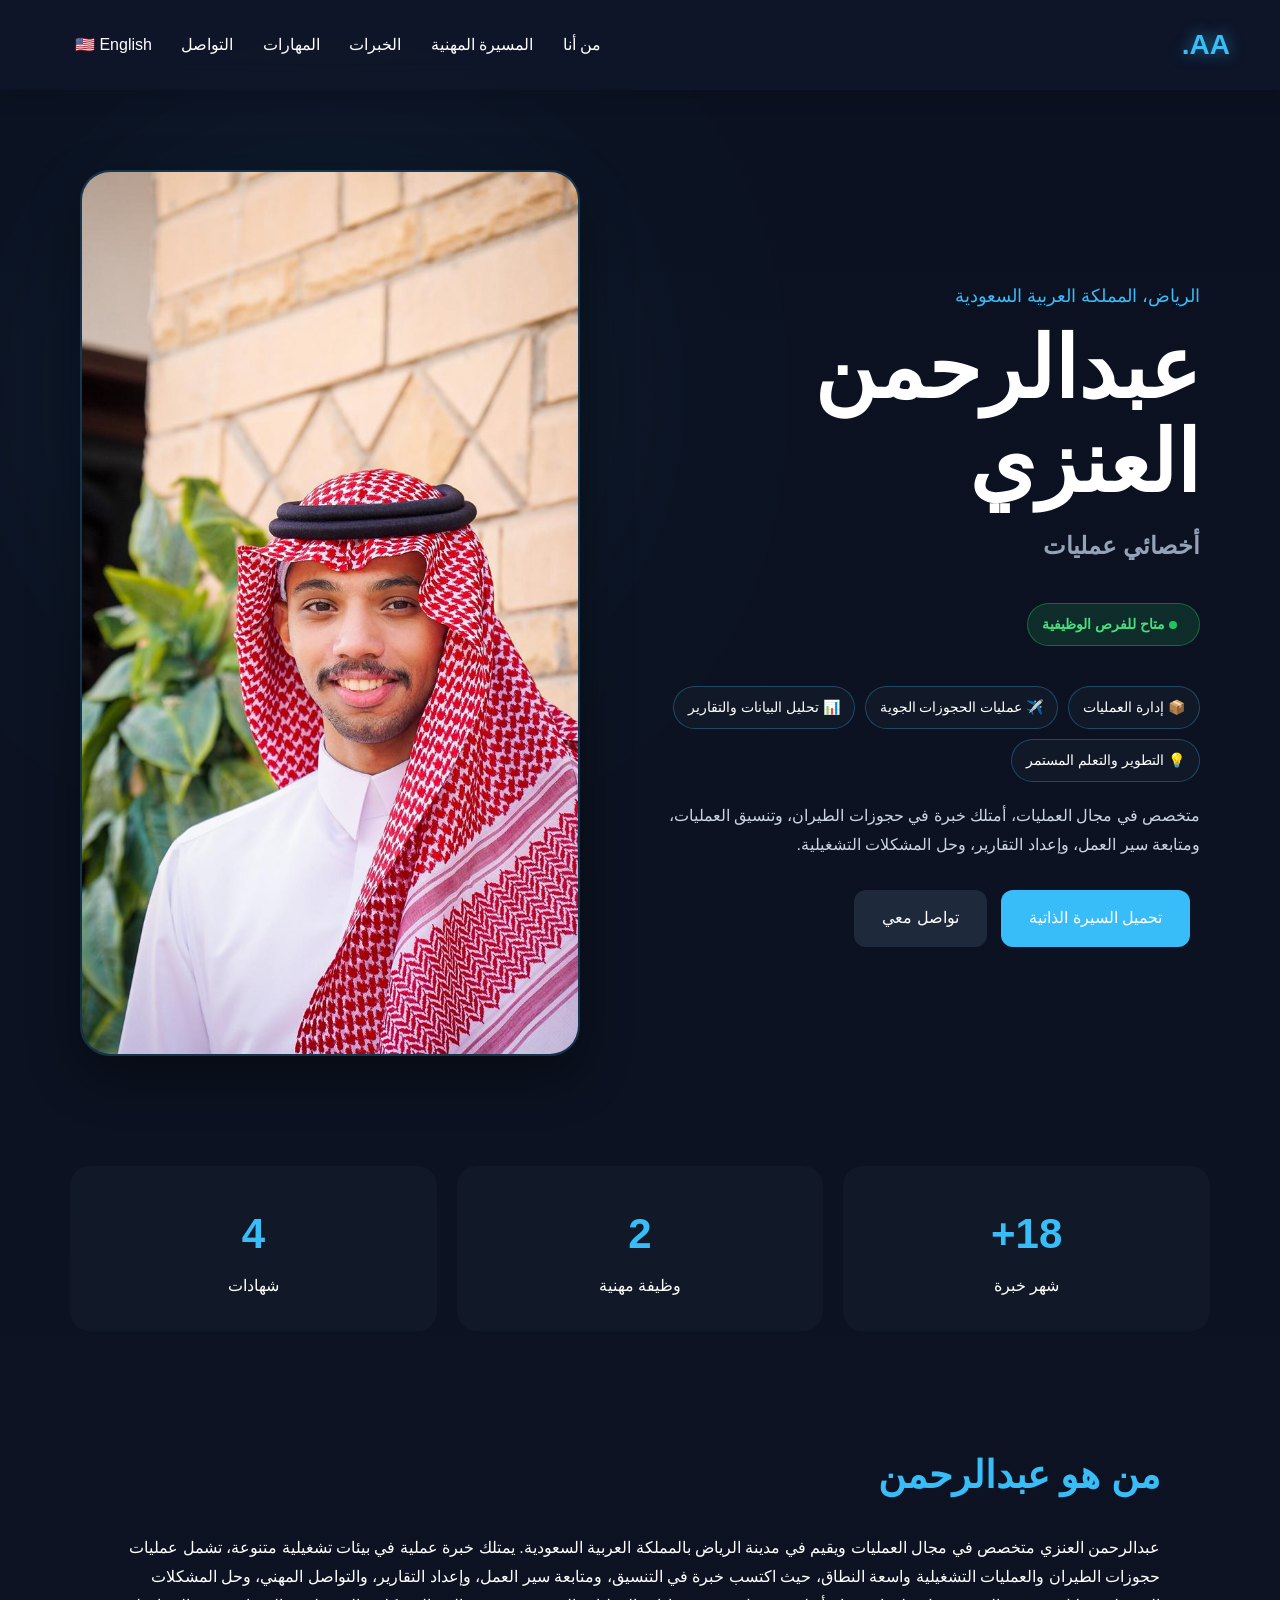
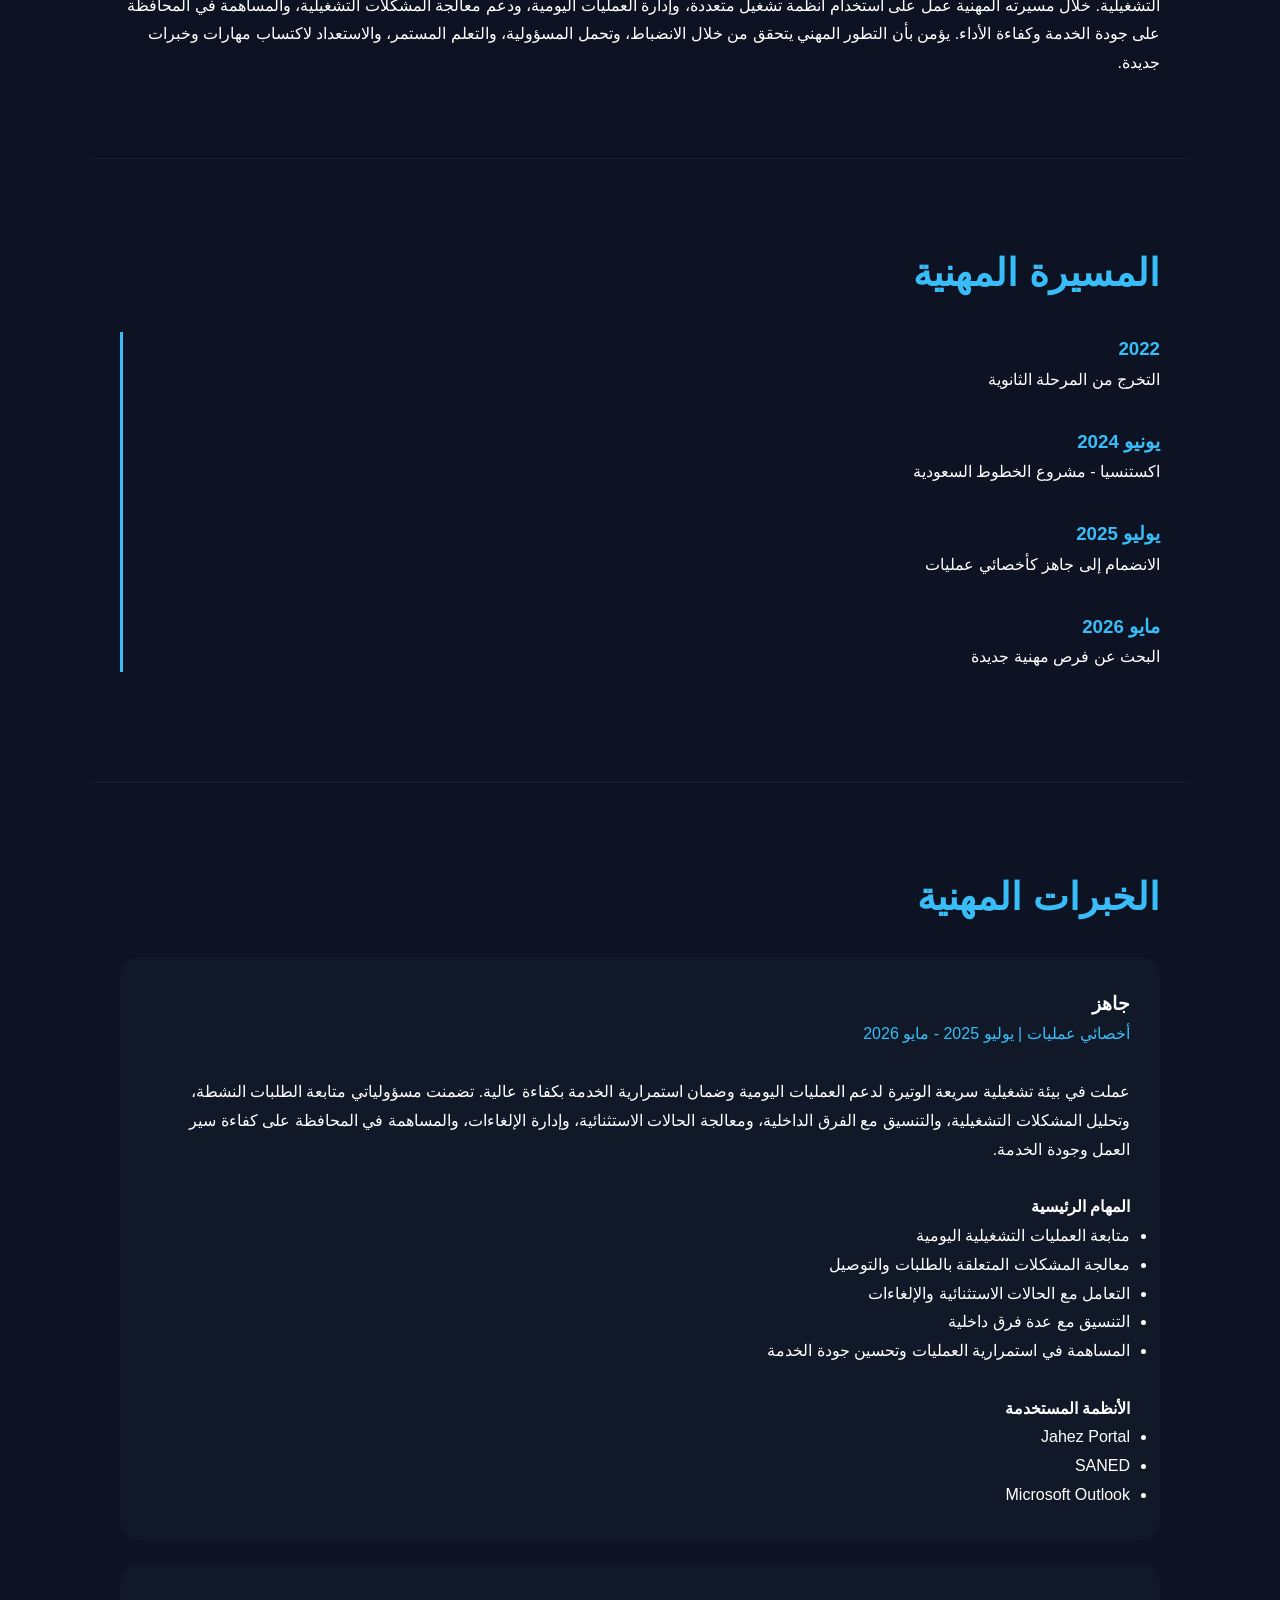
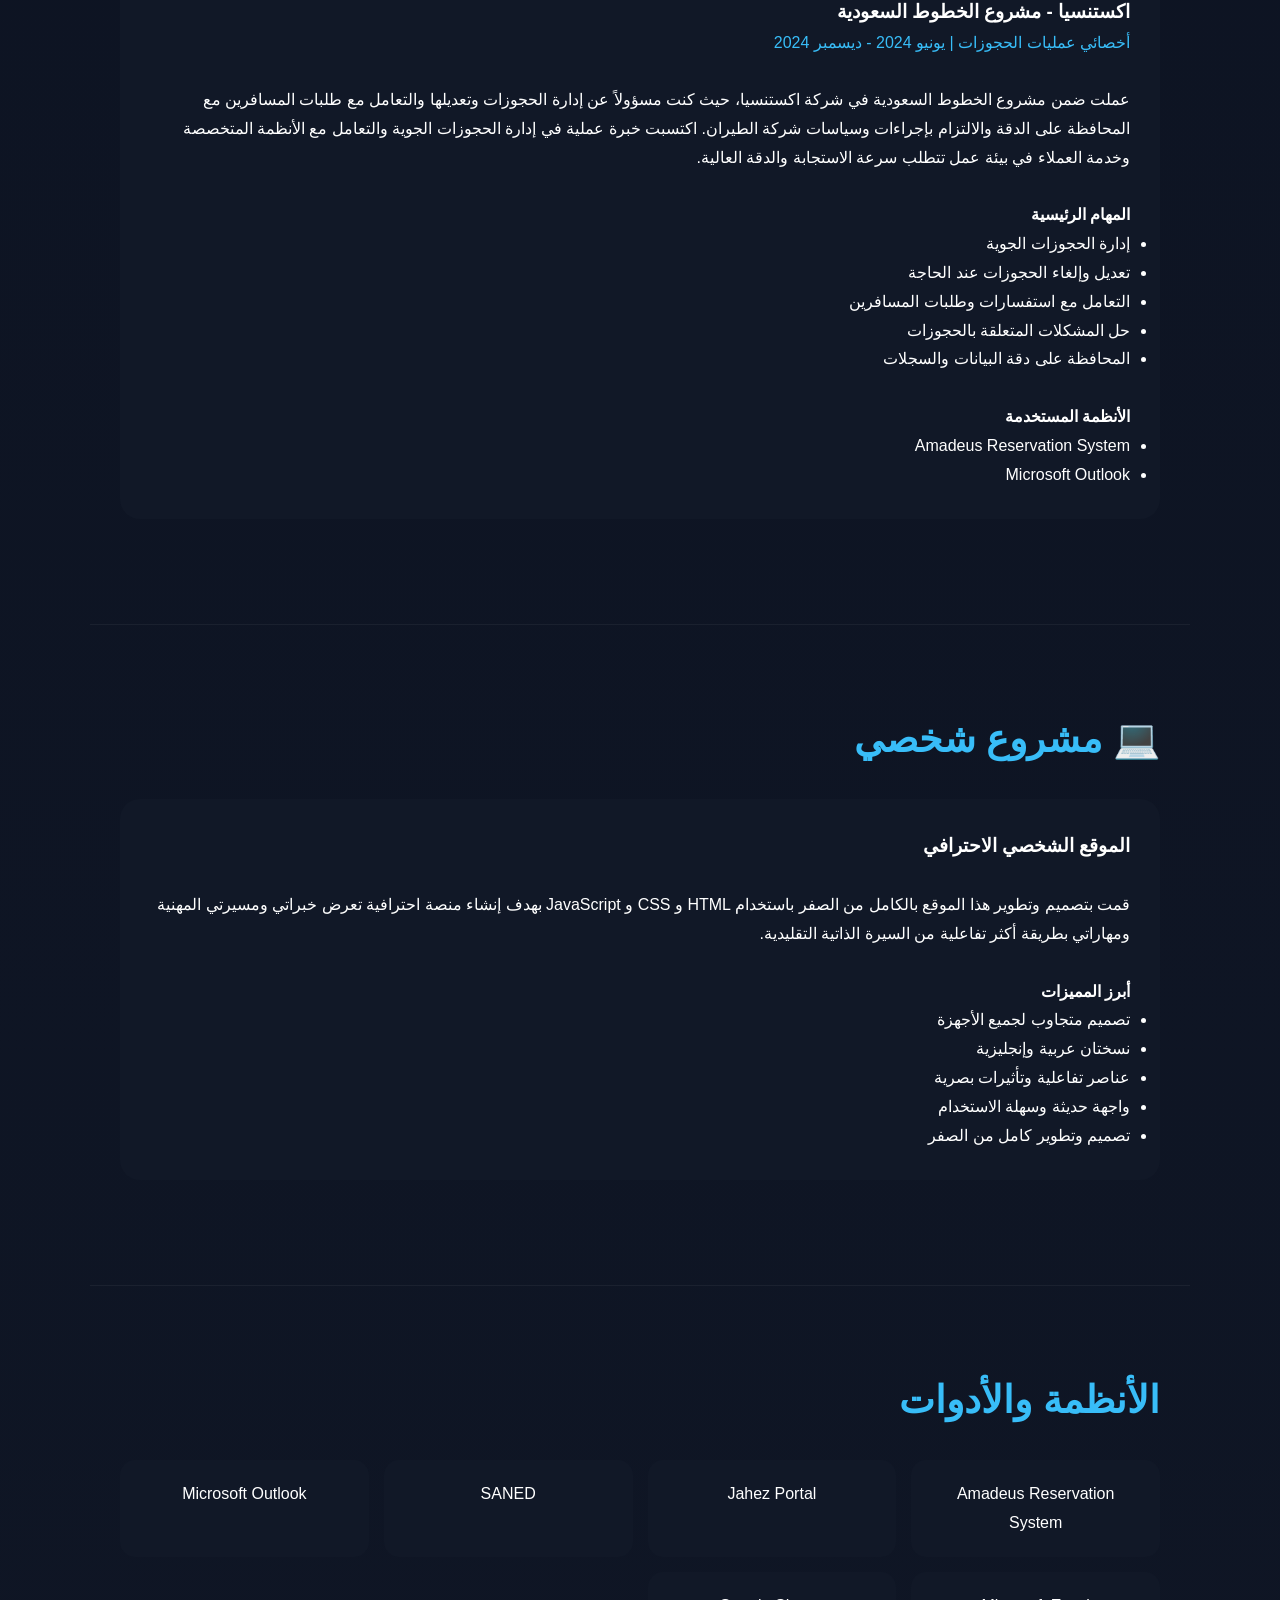
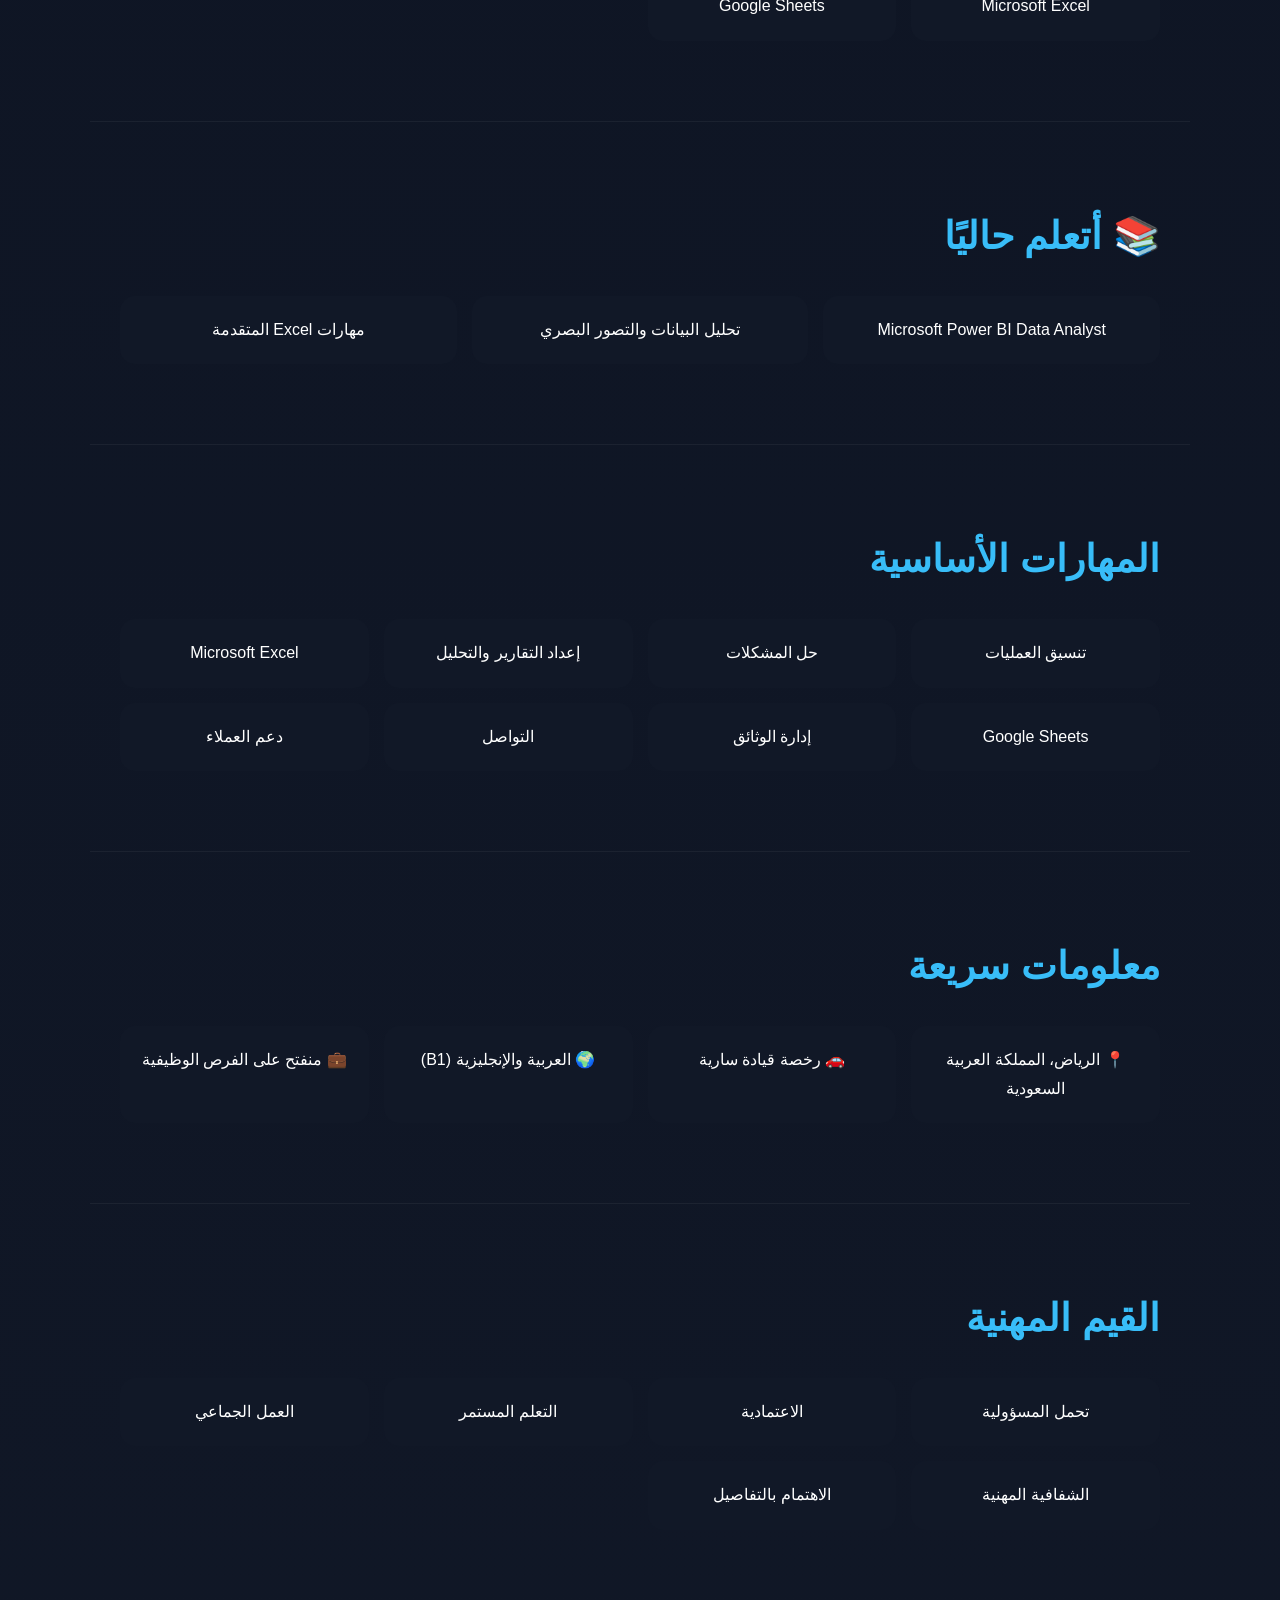
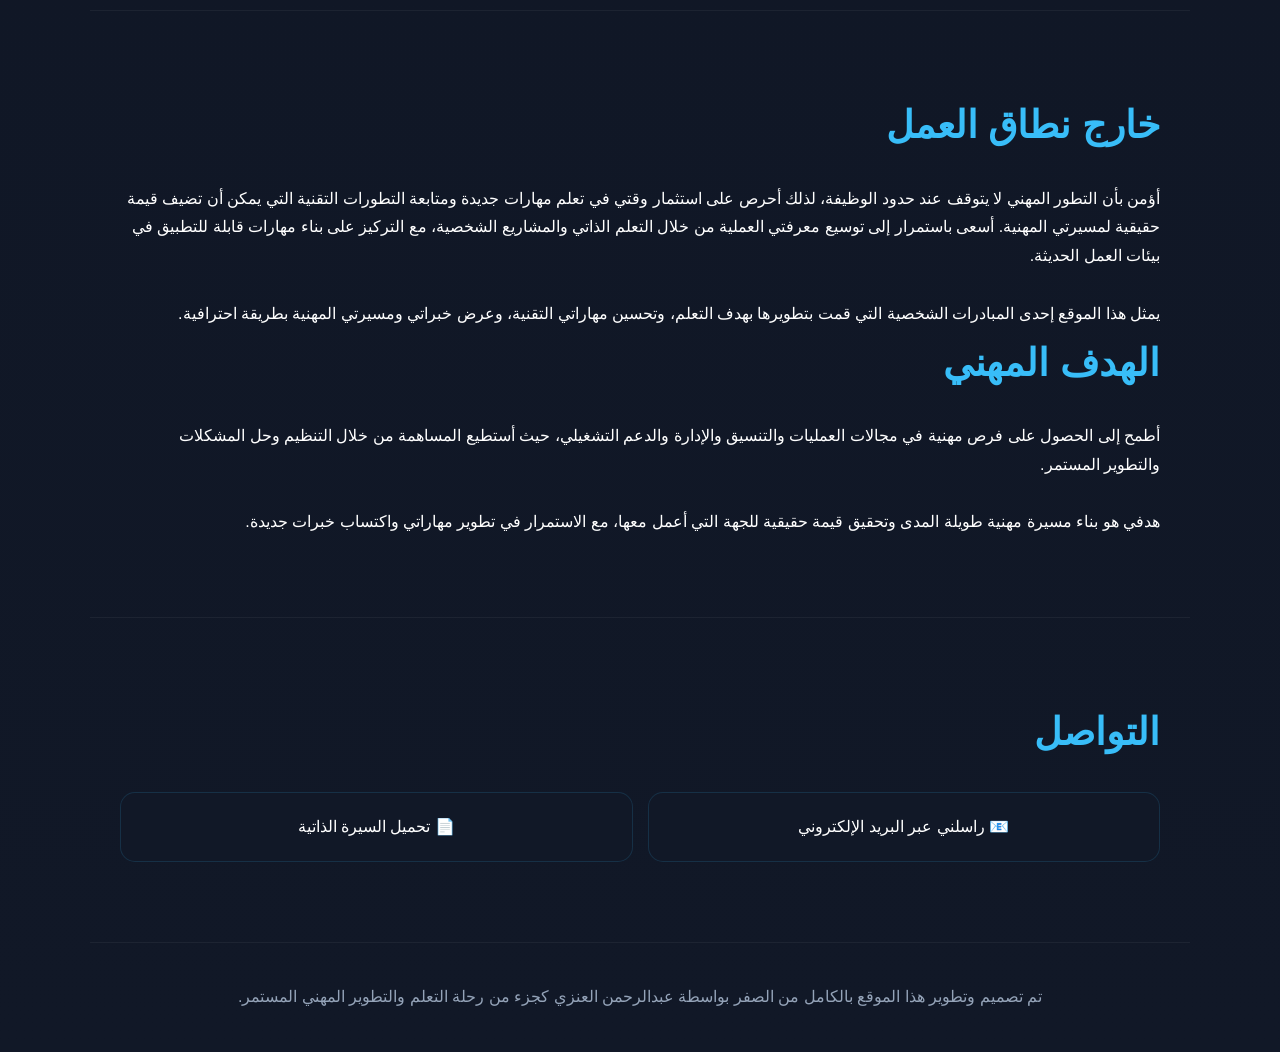
==== commit 8c03d808: "Update print statement from 'Hello' to 'Goodbye'" ====
--- a/arabic.html
+++ b/arabic.html
@@ -119,13 +119,10 @@
         </div>
 
         <div class="stat-card">
-<h3 class="counter" data-target="3">0</h3>            <p>شهادات</p>
-        </div>
-
-        <div class="stat-card">
-            <h3>B1</h3>
-            <p>مستوى في الأنجليزية</p>
-        </div>
+<h3 class="counter" data-target="4">0</h3>            <p>شهادات</p>
+        </div>
+
+        
 
     </section>
 
--- a/AA_style_v4.css
+++ b/AA_style_v4.css
@@ -35,6 +35,7 @@
     font-size:28px;
     font-weight:bold;
     color:#38bdf8;
+    text-decoration:none;
 }
 
 .nav-links a{
@@ -42,6 +43,7 @@
     text-decoration:none;
     margin-left:25px;
     transition:.3s;
+    position:relative;
 }
 
 .nav-links a:hover{
@@ -84,16 +86,40 @@
 }
 
 .hero-right{
-    display:flex;
-    justify-content:center;
-}
-
+display:flex;
+justify-content:center;
+position:relative;
+}
+.hero-right::before{
+
+content:"";
+
+position:absolute;
+
+width:450px;
+height:450px;
+
+background:#38bdf8;
+
+border-radius:50%;
+
+filter:blur(140px);
+
+opacity:.12;
+
+z-index:-1;
+
+}
 .hero-right img{
+
     width:500px;
 
     border-radius:30px;
 
-    transition:.4s;
+    transition:
+transform .3s ease;
+
+will-change: transform;
 
     box-shadow:
     0 20px 50px rgba(0,0,0,.4);
@@ -136,7 +162,7 @@
 .highlights{
     display:grid;
 
-    grid-template-columns:repeat(4,1fr);
+    grid-template-columns:repeat(3,1fr);
 
     gap:20px;
 
@@ -160,7 +186,14 @@
 }
 
 .stat-card:hover{
-    transform:translateY(-8px);
+
+transform:
+translateY(-8px)
+scale(1.03);
+
+box-shadow:
+0 20px 40px rgba(56,189,248,.15);
+
 }
 
 .stat-card h3{
@@ -211,7 +244,10 @@
 }
 
 .experience-card:hover{
-    transform:translateY(-8px);
+    transform:translateY(-8px)scale(1.03);
+
+box-shadow:
+0 20px 40px rgba(56,189,248,.15);
 }
 
 .experience-card span{
@@ -239,7 +275,10 @@
 }
 
 .skills-grid div:hover{
-    transform:translateY(-5px);
+    transform:translateY(-5px)scale(1.03);
+
+box-shadow:
+0 20px 40px rgba(56,189,248,.15);
 }
 
 footer{
@@ -331,6 +370,7 @@
 #0b1120,
 #111827
 );
+}
 .logo{
 
     text-shadow:
@@ -389,4 +429,193 @@
 
     color:#38bdf8;
 
-}+}
+.hidden{
+opacity:0;
+transform:translateY(50px);
+transition:all .8s ease;
+}
+
+.show{
+opacity:1;
+transform:translateY(0);
+}
+#progress-bar{
+
+position:fixed;
+
+top:0;
+
+left:0;
+
+height:4px;
+
+width:0;
+
+background:#38bdf8;
+
+z-index:9999;
+
+}
+.badges{
+
+display:flex;
+flex-wrap:wrap;
+gap:10px;
+
+margin-top:20px;
+margin-bottom:20px;
+
+}
+
+.badges span{
+
+background:#111827;
+
+padding:8px 14px;
+
+border-radius:999px;
+
+border:1px solid rgba(56,189,248,.3);
+
+font-size:14px;
+
+transition:.3s;
+
+}
+
+.badges span:hover{
+
+transform:translateY(-3px);
+
+border-color:#38bdf8;
+
+}
+.navbar{
+
+box-shadow:
+0 5px 20px rgba(0,0,0,.15);
+
+}
+.content-section{
+
+border-bottom:
+1px solid rgba(255,255,255,.05);
+
+}
+.nav-links a.active{
+
+color:#38bdf8;
+
+font-weight:600;
+
+}
+.logo{
+    cursor:pointer;
+}
+.nav-links a.active{
+
+color:#38bdf8;
+
+position:relative;
+
+}
+
+.nav-links a{
+    position:relative;
+}
+
+.nav-links a.active{
+    color:#38bdf8;
+}
+
+.nav-links a.active{
+
+    color:#38bdf8;
+
+    text-shadow:
+    0 0 10px rgba(56,189,248,.5);
+
+}
+.status-badge{
+
+display:inline-block;
+
+margin-top:15px;
+
+margin-bottom:20px;
+
+padding:8px 14px;
+
+border-radius:999px;
+
+background:rgba(34,197,94,.15);
+
+border:1px solid rgba(34,197,94,.4);
+
+color:#4ade80;
+
+font-size:14px;
+
+font-weight:600;
+
+}
+
+.status-badge::before{
+
+content:"";
+
+display:inline-block;
+
+width:8px;
+
+height:8px;
+
+border-radius:50%;
+
+background:#22c55e;
+
+margin-right:8px;
+
+animation:pulse 2s infinite;
+
+}
+
+@keyframes pulse{
+
+0%{
+box-shadow:0 0 0 0 rgba(34,197,94,.6);
+}
+
+100%{
+box-shadow:0 0 0 10px rgba(34,197,94,0);
+}
+
+}
+.hero-right img{
+
+border:2px solid rgba(56,189,248,.2);
+
+}
+.stat-card,
+.experience-card,
+.skills-grid div,
+.contact-btn,
+.btn,
+.badges span{
+
+cursor:pointer;
+
+transition:all .3s ease;
+
+}
+.stat-card:active,
+.experience-card:active,
+.skills-grid div:active,
+.contact-btn:active,
+.btn:active,
+.badges span:active{
+
+transform:scale(.98);
+
+}
